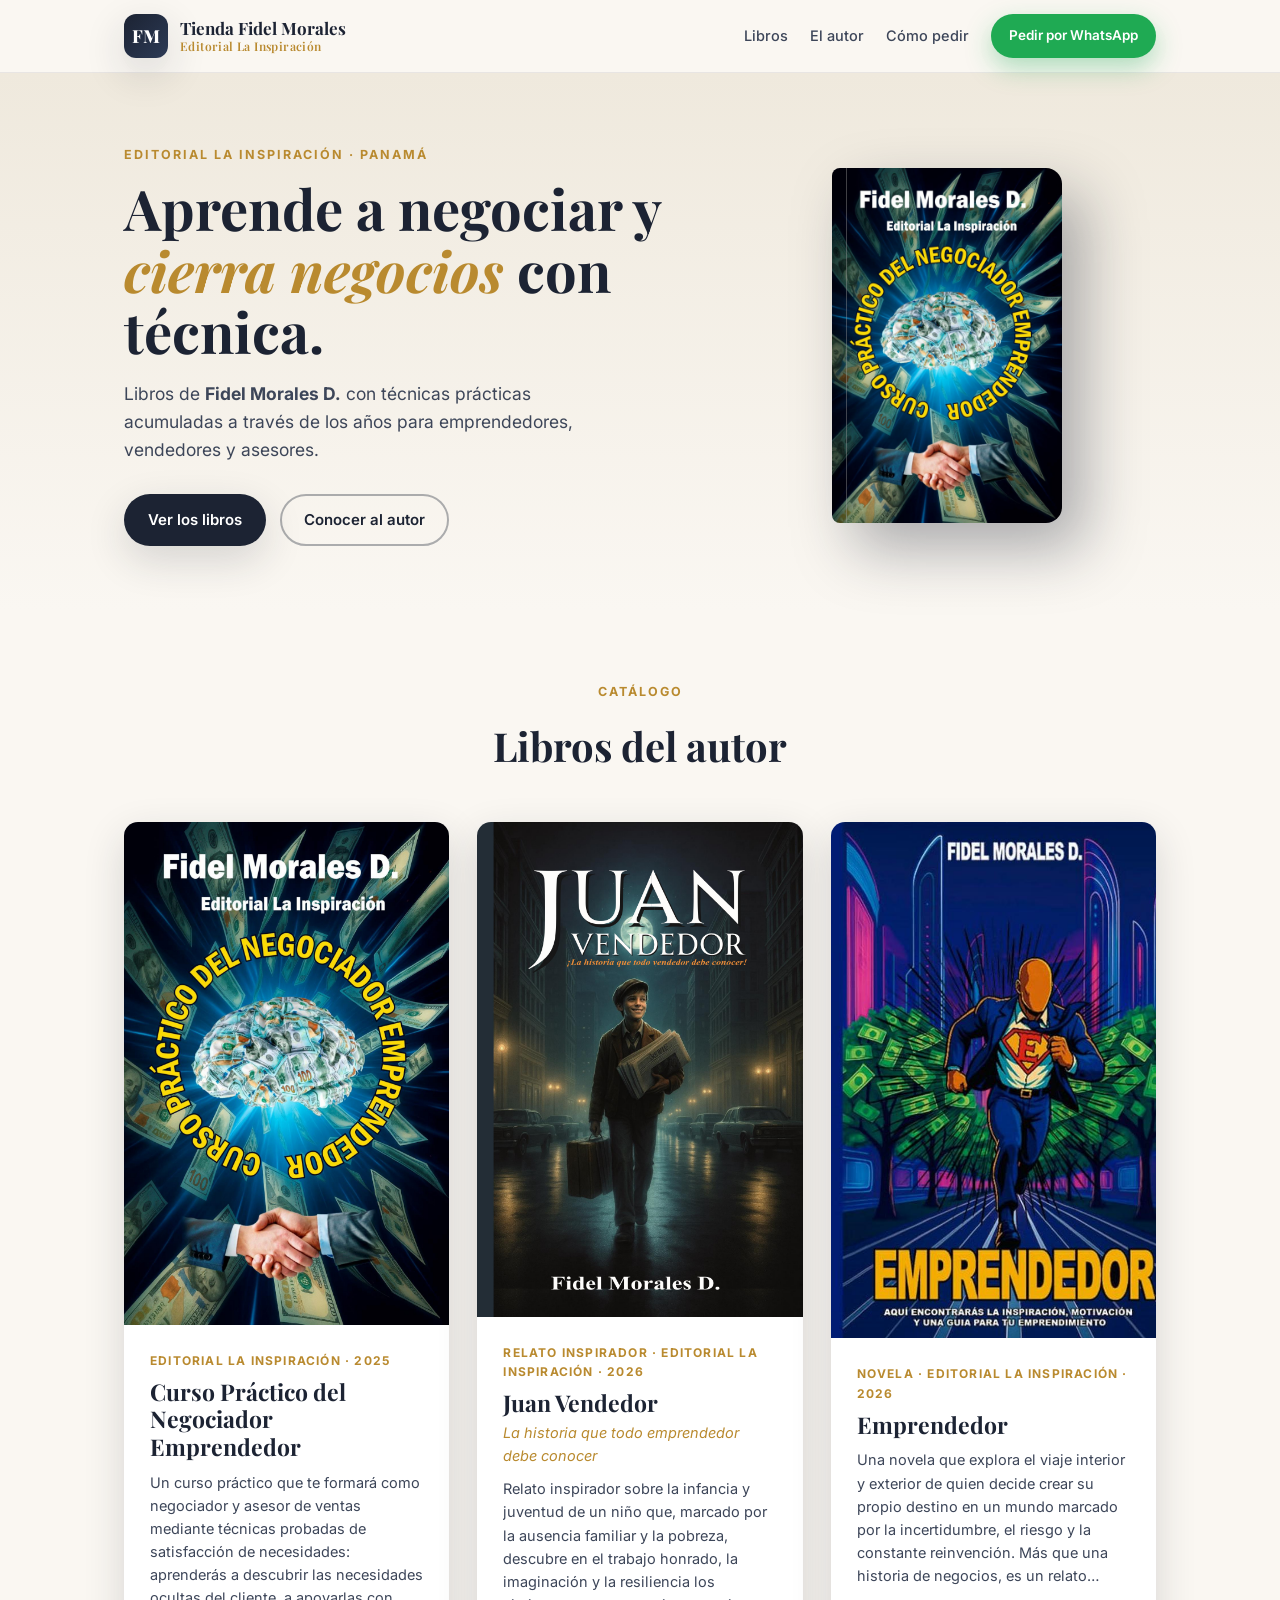
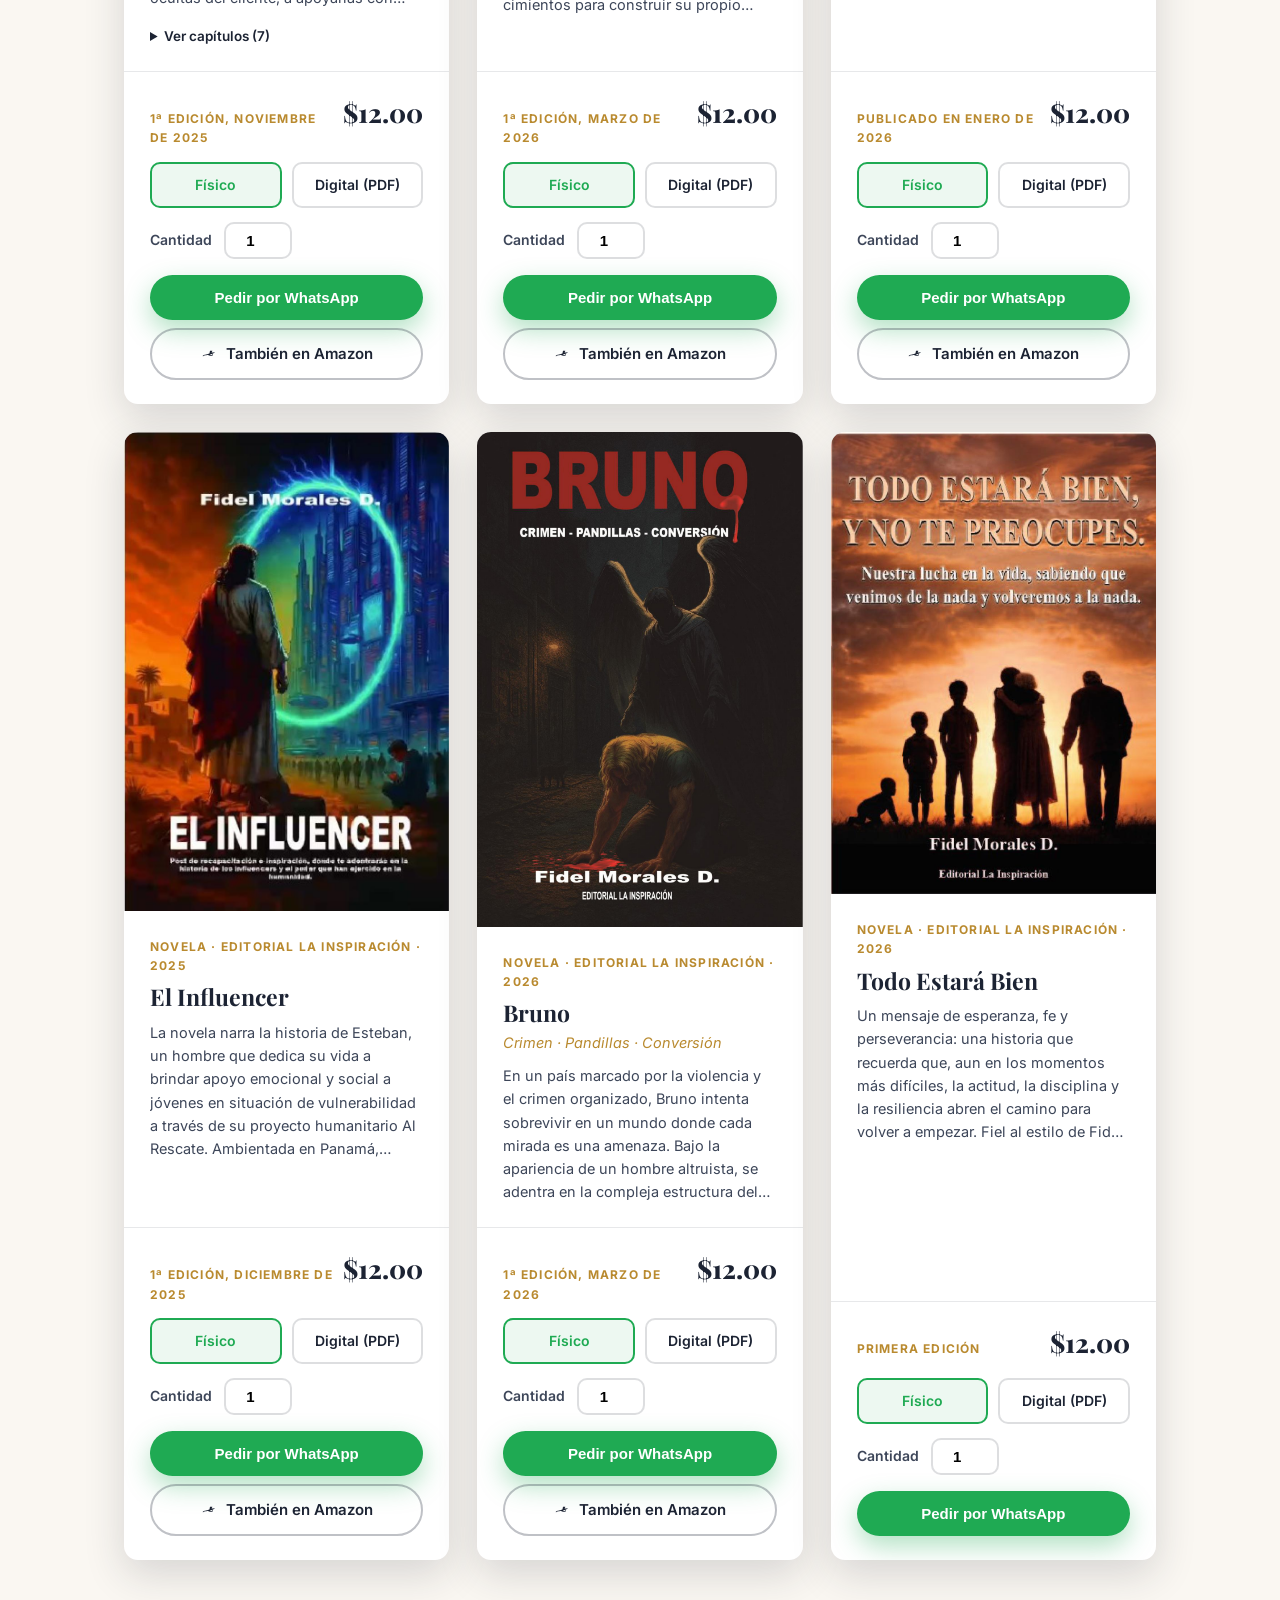
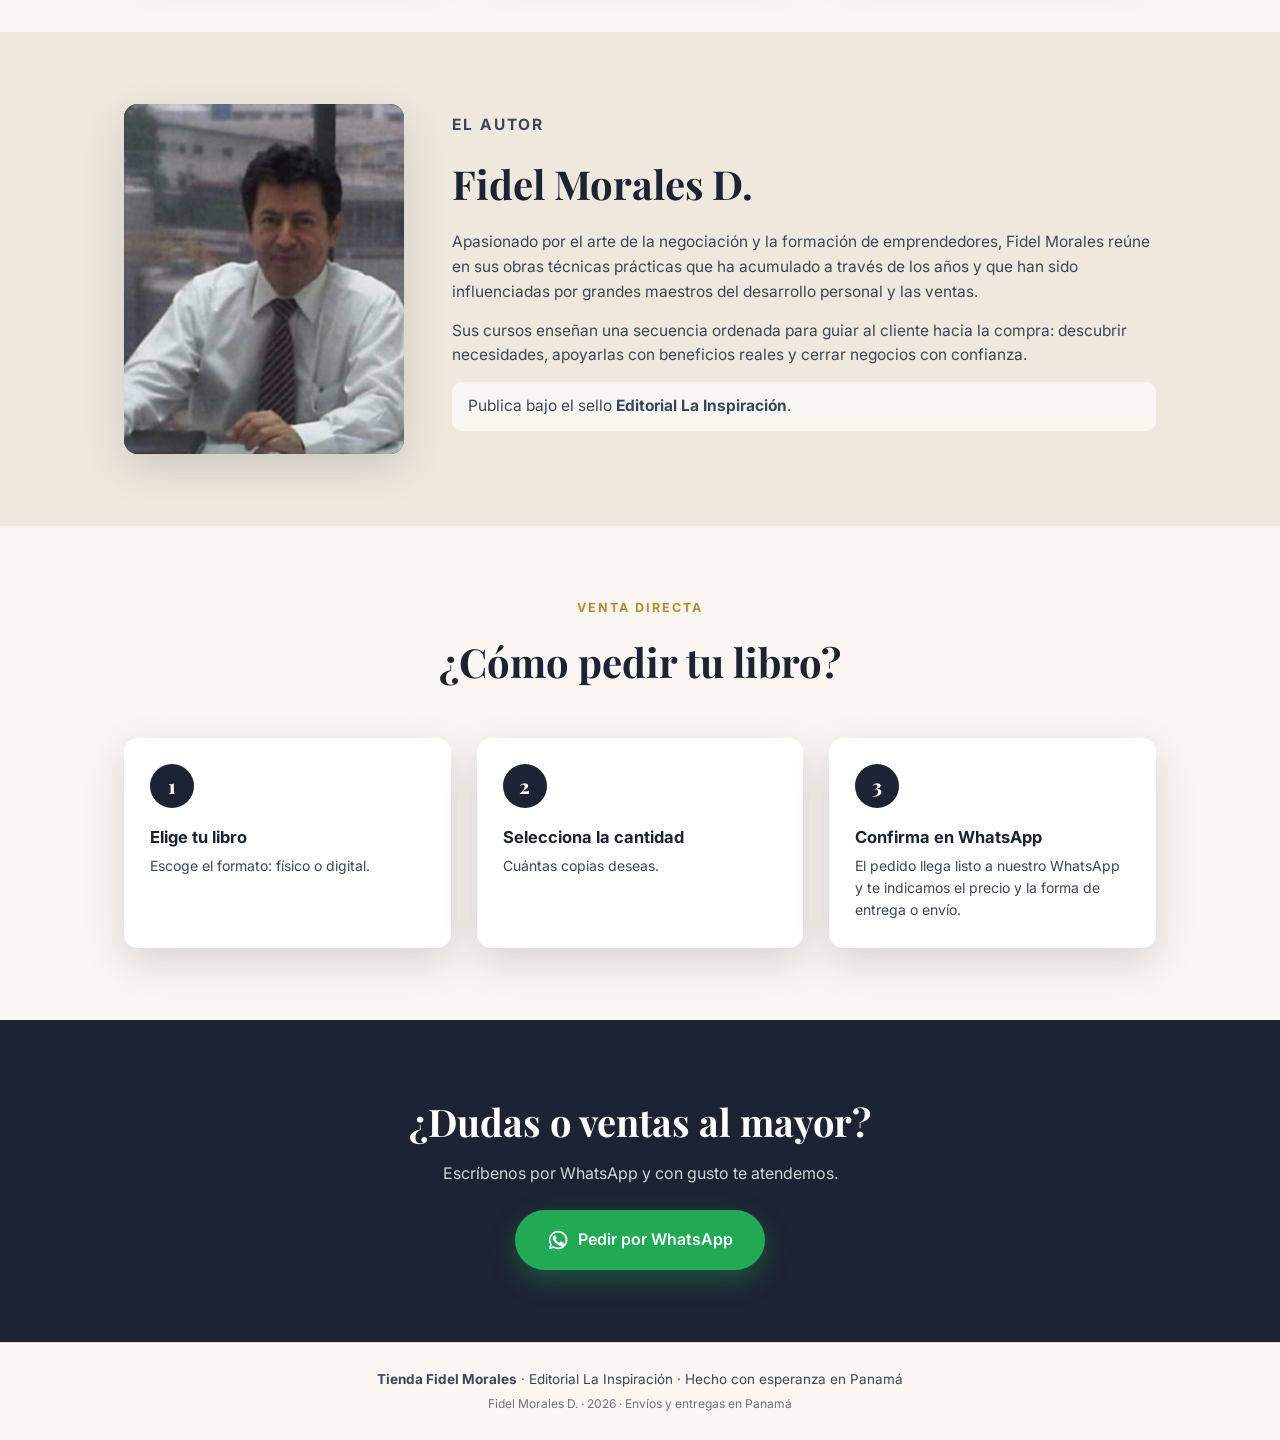
==== index.html @ bb9cf114 "Tienda Fidel Morales - catalogo y ventas" ====
<!DOCTYPE html>
<html lang="es">
<head>
  <meta charset="UTF-8">
  <meta name="viewport" content="width=device-width, initial-scale=1.0">
  <title>Tienda Fidel Morales — Libros del Negociador Emprendedor</title>
  <meta name="description" content="Libros de Fidel Morales D. Técnicas prácticas para emprendedores y negociadores. Curso Práctico del Negociador Emprendedor y más.">
  <link rel="preconnect" href="https://fonts.googleapis.com">
  <link rel="preconnect" href="https://fonts.gstatic.com" crossorigin>
  <link href="https://fonts.googleapis.com/css2?family=Playfair+Display:wght@600;700;800&family=Inter:wght@400;500;600;700&display=swap" rel="stylesheet">
  <link rel="stylesheet" href="css/style.css">
</head>
<body>

  <!-- Encabezado -->
  <header class="site-header">
    <div class="container header-inner">
      <a class="brand" href="#inicio">
        <img class="brand-logo" src="img/logo-editorial.jpg" alt="Logo Editorial La Inspiración" onerror="this.style.display='none'">
        <span class="brand-mark">FM</span>
        <span class="brand-text">
          <strong id="nav-tienda">Tienda Fidel Morales</strong>
          <small id="nav-editorial">Editorial La Inspiración</small>
        </span>
      </a>
      <nav class="nav" aria-label="Principal">
        <a href="#libros">Libros</a>
        <a href="#autor">El autor</a>
        <a href="#como-pedir">Cómo pedir</a>
        <a class="btn btn-wa btn-sm" id="nav-wa" href="#" target="_blank" rel="noopener">Pedir por WhatsApp</a>
      </nav>
    </div>
  </header>

  <main>

    <!-- Inicio -->
    <section class="hero" id="inicio">
      <div class="container hero-inner">
        <div class="hero-copy">
          <p class="eyebrow">Editorial La Inspiración · Panamá</p>
          <h1>Aprende a negociar y <em>cierra negocios</em> con técnica.</h1>
          <p class="hero-sub">Libros de <strong>Fidel Morales D.</strong> con técnicas prácticas acumuladas a través de los años para emprendedores, vendedores y asesores.</p>
          <div class="hero-actions">
            <a href="#libros" class="btn btn-primary">Ver los libros</a>
            <a href="#autor" class="btn btn-ghost">Conocer al autor</a>
          </div>
        </div>
        <div class="hero-art" aria-hidden="true">
          <div class="big-book" id="hero-portada"></div>
        </div>
      </div>
    </section>

    <!-- Libros -->
    <section class="section" id="libros">
      <div class="container">
        <header class="section-head">
          <p class="eyebrow">Catálogo</p>
          <h2>Libros del autor</h2>
        </header>
        <div class="libros" id="listado-libros"><!-- render JS --></div>
      </div>
    </section>

    <!-- Autor -->
    <section class="section section-alt" id="autor">
      <div class="container">
        <div class="autor-grid">
          <div class="autor-foto" id="autor-foto">
            <img src="img/fidel.jpg" alt="Foto de Fidel Morales" onerror="this.style.display='none'">
            <span class="autor-iniciales" aria-hidden="true">FM</span>
          </div>
          <div class="autor-copy">
            <p class="eyebrow">El autor</p>
            <h2>Fidel Morales D.</h2>
            <p>Apasionado por el arte de la negociación y la formación de emprendedores, Fidel Morales reúne en sus obras técnicas prácticas que ha acumulado a través de los años y que han sido influenciadas por grandes maestros del desarrollo personal y las ventas.</p>
            <p>Sus cursos enseñan una secuencia ordenada para guiar al cliente hacia la compra: descubrir necesidades, apoyarlas con beneficios reales y cerrar negocios con confianza.</p>
            <p class="autor-editorial">Publica bajo el sello <strong id="autor-editorial">Editorial La Inspiración</strong>.</p>
            <figure class="recorte" id="recorte-prensa">
              <img src="img/recorte-periodico.jpg" alt="Recorte de prensa: reseña del trabajo de Fidel Morales" onerror="this.parentElement.style.display='none'">
              <figcaption>Reseña de prensa sobre el trabajo de Fidel Morales</figcaption>
            </figure>
          </div>
        </div>
      </div>
    </section>

    <!-- Como pedir -->
    <section class="section" id="como-pedir">
      <div class="container">
        <header class="section-head">
          <p class="eyebrow">Venta directa</p>
          <h2>¿Cómo pedir tu libro?</h2>
        </header>
        <ol class="pasos">
          <li><span class="paso-num">1</span><div><strong>Elige tu libro</strong><p>Escoge el formato: físico o digital.</p></div></li>
          <li><span class="paso-num">2</span><div><strong>Selecciona la cantidad</strong><p>Cuántas copias deseas.</p></div></li>
          <li><span class="paso-num">3</span><div><strong>Confirma en WhatsApp</strong><p>El pedido llega listo a nuestro WhatsApp y te indicamos el precio y la forma de entrega o envío.</p></div></li>
        </ol>
      </div>
    </section>

    <!-- Contacto -->
    <section class="section section-foot">
      <div class="container">
        <h2>¿Dudas o ventas al mayor?</h2>
        <p class="foot-sub">Escríbenos por WhatsApp y con gusto te atendemos.</p>
        <a class="btn btn-wa btn-lg" id="wa-contacto" href="#" target="_blank" rel="noopener">
          <svg viewBox="0 0 24 24" width="22" height="22" fill="currentColor" aria-hidden="true"><path d="M17.5 14.4c-.3-.1-1.7-.8-1.9-.9-.3-.1-.5-.1-.7.1-.2.3-.8.9-.9 1.1-.2.2-.3.2-.6.1-.3-.1-1.2-.4-2.3-1.4-.8-.7-1.4-1.6-1.6-1.9-.2-.3 0-.4.1-.6.1-.1.3-.3.4-.5.1-.2.2-.3.3-.5.1-.2 0-.4 0-.5l-.9-2.1c-.2-.5-.4-.4-.7-.4h-.6c-.2 0-.5.1-.8.4-.3.3-1.1 1-1.1 2.5s1.1 2.9 1.3 3.1c.1.2 2.2 3.4 5.4 4.7 2.5 1.1 3.1 1.2 4.1 1 .7-.1 1.7-.7 2-1.2.2-.6.2-1.1.2-1.2-.1-.2-.4-.3-.7-.4zM12 2a10 10 0 0 0-8.6 15L2 22l5.2-1.4A10 10 0 1 0 12 2zm0 18.2c-1.5 0-3-.4-4.2-1.2l-.3-.2-3.1.8.8-3-.2-.3A8.2 8.2 0 1 1 12 20.2z"/></svg>
          Pedir por WhatsApp
        </a>
      </div>
    </section>

  </main>

  <footer class="site-footer">
    <div class="container footer-inner">
      <p><strong>Tienda Fidel Morales</strong> · Editorial La Inspiración · Hecho con esperanza en Panamá</p>
      <p class="footer-meta" id="footer-meta"></p>
    </div>
  </footer>

  <script src="js/libros.js"></script>
  <script src="js/app.js"></script>
</body>
</html>
---- css/style.css ----
/* ==========================================================================
   Estilos de la Tienda Fidel Morales
   Paleta: azul noche + tinta + nota editorial
   ========================================================================== */

:root {
  --ink: #1c2333;
  --ink-soft: #3d4659;
  --paper: #faf7f2;
  --paper-alt: #efe9dd;
  --gold: #b98a2f;
  --gold-soft: #d9b763;
  --wa: #1faa53;
  --white: #ffffff;
  --shadow: 0 14px 40px rgba(28, 35, 51, 0.16);
  --radius: 14px;
}

* { margin: 0; padding: 0; box-sizing: border-box; }

html { scroll-behavior: smooth; }

body {
  font-family: "Inter", system-ui, -apple-system, "Segoe UI", Arial, sans-serif;
  color: var(--ink);
  background: var(--paper);
  line-height: 1.6;
}

.container { max-width: 1080px; margin: 0 auto; padding: 0 24px; }

h1, h2, h3, .brand { font-family: "Playfair Display", Georgia, "Times New Roman", serif; }

/* ---------- Encabezado ---------- */
.site-header {
  position: sticky; top: 0; z-index: 50;
  background: rgba(250, 247, 242, 0.92);
  backdrop-filter: blur(8px);
  border-bottom: 1px solid rgba(28, 35, 51, 0.08);
}

.header-inner { display: flex; align-items: center; justify-content: space-between; padding: 14px 24px; }

.brand { display: flex; align-items: center; gap: 12px; text-decoration: none; color: var(--ink); }

.brand-logo { width: 38px; height: 38px; object-fit: contain; }

.brand-mark {
  display: grid; place-items: center;
  width: 44px; height: 44px; border-radius: 12px;
  background: linear-gradient(135deg, var(--ink) 0%, #2c3a55 100%);
  color: #fff; font-family: "Playfair Display", serif; font-weight: 800; font-size: 18px;
  box-shadow: var(--shadow);
}

.brand-text { display: flex; flex-direction: column; line-height: 1.25; }
.brand-text strong { font-size: 17px; }
.brand-text small { font-size: 12px; color: var(--gold); font-weight: 600; letter-spacing: 0.4px; }

.nav { display: flex; align-items: center; gap: 22px; }
.nav > a:not(.btn) { color: var(--ink-soft); text-decoration: none; font-size: 14.5px; font-weight: 500; }
.nav > a:not(.btn):hover { color: var(--ink); }

/* ---------- Botones ---------- */
.btn {
  display: inline-flex; align-items: center; justify-content: center; gap: 9px;
  padding: 12px 22px; border-radius: 999px;
  font-size: 15px; font-weight: 600; text-decoration: none;
  border: 2px solid transparent; cursor: pointer;
  transition: transform 0.15s ease, box-shadow 0.15s ease, background 0.15s ease;
}
.btn:active { transform: scale(0.98); }

.btn-primary { background: var(--ink); color: #fff; box-shadow: var(--shadow); }
.btn-primary:hover { background: #2c3a55; }

.btn-ghost { background: transparent; color: var(--ink); border-color: rgba(28, 35, 51, 0.35); }
.btn-ghost:hover { border-color: var(--ink); }

.btn-wa { background: var(--wa); color: #fff; box-shadow: 0 10px 26px rgba(31, 170, 83, 0.35); }
.btn-wa:hover { background: #189a49; }
.btn-wa:disabled { background: #9cbfa9; box-shadow: none; cursor: not-allowed; }

.btn-sm { padding: 9px 16px; font-size: 13.5px; }
.btn-lg { padding: 15px 30px; font-size: 16px; }

/* ---------- Hero ---------- */
.hero { background: linear-gradient(180deg, var(--paper-alt) 0%, var(--paper) 100%); }
.hero-inner {
  display: grid; grid-template-columns: 1.15fr 0.85fr; gap: 48px;
  align-items: center; padding: 72px 24px 64px;
}

.eyebrow {
  text-transform: uppercase; letter-spacing: 2px; font-size: 12.5px; font-weight: 700;
  color: var(--gold); margin-bottom: 12px;
}

.hero h1 { font-size: clamp(34px, 5vw, 56px); line-height: 1.1; margin-bottom: 18px; }
.hero h1 em { font-style: italic; color: var(--gold); }

.hero-sub { font-size: 17.5px; color: var(--ink-soft); max-width: 46ch; }
.hero-actions { margin-top: 30px; display: flex; gap: 14px; flex-wrap: wrap; }

.hero-art { display: flex; justify-content: center; }

.big-book {
  width: 230px; aspect-ratio: 11 / 17;
  border-radius: 8px 16px 16px 8px;
  background-size: cover; background-position: center;
  box-shadow: 22px 26px 60px rgba(28, 35, 51, 0.35);
  position: relative;
}
.big-book::after {
  content: ""; position: absolute; left: 0; top: 0; bottom: 0; width: 14px;
  border-right: 1px solid rgba(255, 255, 255, 0.25);
  border-radius: 8px 0 0 8px;
  background: linear-gradient(90deg, rgba(0,0,0,0.22), rgba(0,0,0,0.02));
}

.book-generic {
  display: flex; flex-direction: column; justify-content: flex-end;
  background: linear-gradient(160deg, #2c3a55 0%, var(--ink) 70%);
  color: #fff; padding: 22px 18px;
}
.book-generic h4 { font-size: 21px; line-height: 1.15; margin-bottom: 6px; }
.book-generic p { font-size: 12px; letter-spacing: 1.5px; text-transform: uppercase; opacity: 0.75; }

/* ---------- Secciones ---------- */
.section { padding: 72px 0; }
.section-alt { background: var(--paper-alt); }
.section-head { text-align: center; margin-bottom: 44px; }
.section-head h2 { font-size: clamp(28px, 3.6vw, 40px); }

/* ---------- Tarjetas de libro ---------- */
.libros { display: grid; grid-template-columns: repeat(auto-fill, minmax(300px, 1fr)); gap: 28px; }

.libro-card {
  background: var(--white); border-radius: var(--radius);
  overflow: hidden; box-shadow: var(--shadow);
  display: flex; flex-direction: column;
  transition: transform 0.18s ease, box-shadow 0.18s ease;
}
.libro-card:hover { transform: translateY(-4px); box-shadow: 0 22px 50px rgba(28, 35, 51, 0.22); }

.libro-portada {
  aspect-ratio: 11 / 17; width: 100%;
  background-size: cover; background-position: center;
  position: relative;
}

.libro-cuerpo { padding: 26px 26px 8px; }
.libro-meta { font-size: 12px; color: var(--gold); font-weight: 700; letter-spacing: 1.2px; text-transform: uppercase; }
.libro-titulo { font-size: 23px; line-height: 1.2; margin: 8px 0 10px; }
.libro-subtitulo { font-size: 14.5px; font-style: italic; color: var(--gold); margin: -6px 0 10px; }
.libro-resumen {
  font-size: 14.5px; color: var(--ink-soft); margin-bottom: 16px;
  display: -webkit-box; -webkit-line-clamp: 6; -webkit-box-orient: vertical;
  overflow: hidden;
}

.libro-cap-list { margin: 0 0 16px; }
.libro-cap-list summary {
  cursor: pointer; font-size: 13.5px; font-weight: 600; color: var(--ink);
}
.libro-cap-list ul { list-style: none; margin-top: 10px; }
.libro-cap-list li {
  font-size: 13.5px; color: var(--ink-soft); padding: 6px 0 6px 22px; position: relative;
  border-top: 1px dashed rgba(28, 35, 51, 0.12);
}
.libro-cap-list li:first-child { border-top: none; }
.libro-cap-list li::before {
  content: ""; position: absolute; left: 4px; top: 15px;
  width: 8px; height: 8px; border-radius: 50%;
  background: var(--gold-soft);
}

.libro-acciones { border-top: 1px solid rgba(28, 35, 51, 0.1); padding: 20px 26px 24px; margin-top: auto; }

.precio-line { display: flex; align-items: baseline; justify-content: space-between; gap: 10px; margin-bottom: 14px; }
.precio { font-family: "Playfair Display", serif; font-size: 26px; font-weight: 800; }
.precio-por-confirmar { font-size: 14px; font-weight: 600; color: var(--gold); }

.formato-opts { display: flex; gap: 10px; margin-bottom: 14px; }
.formato-opts label {
  flex: 1; text-align: center; padding: 10px 12px; border-radius: 10px;
  border: 2px solid rgba(28, 35, 51, 0.15); font-size: 14px; font-weight: 600;
  cursor: pointer; transition: all 0.12s ease; user-select: none;
}
.formato-opts input { display: none; }
.formato-opts label:has(input:checked) {
  border-color: var(--wa); background: rgba(31, 170, 83, 0.08); color: var(--wa);
}

.cantidad-row { display: flex; align-items: center; gap: 12px; margin-bottom: 16px; }
.cantidad-row span { font-size: 14px; font-weight: 600; color: var(--ink-soft); }
.cantidad-input {
  width: 68px; padding: 8px 10px; border-radius: 10px;
  border: 2px solid rgba(28, 35, 51, 0.15); font-size: 15px; font-weight: 600; text-align: center;
}

.btn-pedir { width: 100%; }

.btn-amazon { width: 100%; margin-top: 8px; }
.btn-pay { width: 100%; margin-top: 8px; }
.btn-outline {
  background: transparent; color: var(--ink);
  border-color: rgba(28, 35, 51, 0.28);
}
.btn-outline:hover { border-color: var(--gold); color: var(--gold); }

/* ---------- Autor ---------- */
.autor-grid { display: grid; grid-template-columns: 280px 1fr; gap: 48px; align-items: center; }
.autor-foto {
  aspect-ratio: 4/5; border-radius: var(--radius); overflow: hidden;
  background: linear-gradient(160deg, #2c3a55, var(--ink));
  display: grid; place-items: center; box-shadow: var(--shadow);
  position: relative;
}
.autor-foto img { position: absolute; inset: 0; width: 100%; height: 100%; object-fit: cover; z-index: 2; }
.autor-iniciales { font-family: "Playfair Display", serif; font-size: 76px; font-weight: 800; color: rgba(255,255,255,0.85); }
.autor-copy h2 { font-size: clamp(28px, 3.6vw, 40px); margin-bottom: 14px; }
.autor-copy p { color: var(--ink-soft); margin-bottom: 14px; font-size: 15.5px; }
.autor-editorial { color: var(--ink); background: rgba(255,255,255,0.6); padding: 12px 16px; border-radius: 10px; }

.recorte { margin-top: 20px; padding: 14px; background: var(--white); border-radius: 10px; box-shadow: var(--shadow); }
.recorte img { display: block; width: 100%; max-height: 320px; object-fit: contain; border-radius: 6px; }
.recorte figcaption { font-size: 12.5px; color: var(--ink-soft); text-align: center; margin-top: 10px; }

/* ---------- Pasos ---------- */
.pasos { list-style: none; display: grid; grid-template-columns: repeat(3, 1fr); gap: 26px; counter-reset: paso; }
.pasos li {
  background: var(--white); border-radius: var(--radius); padding: 26px;
  box-shadow: var(--shadow); position: relative;
}
.paso-num {
  display: grid; place-items: center; width: 44px; height: 44px; border-radius: 50%;
  background: var(--ink); color: #fff; font-weight: 800; font-family: "Playfair Display", serif; font-size: 20px;
  margin-bottom: 16px;
}
.pasos strong { font-size: 16.5px; }
.pasos p { font-size: 14px; color: var(--ink-soft); margin-top: 4px; }

/* ---------- Pie de llamada ---------- */
.section-foot { text-align: center; background: var(--ink); color: #fff; }
.section-foot h2 { color: #fff; font-size: clamp(26px, 3.4vw, 38px); margin-bottom: 8px; }
.foot-sub { opacity: 0.8; margin-bottom: 24px; }

/* ---------- Footer ---------- */
.site-footer { padding: 26px 0; border-top: 1px solid rgba(28, 35, 51, 0.1); background: var(--paper); }
.footer-inner { text-align: center; font-size: 13.5px; color: var(--ink-soft); }
.footer-meta { margin-top: 4px; font-size: 12px; opacity: 0.75; }

/* ---------- Responsive ---------- */
@media (max-width: 860px) {
  .hero-inner { grid-template-columns: 1fr; padding: 48px 24px; text-align: center; }
  .hero-sub { margin: 0 auto; }
  .hero-actions, .autor-grid, .pasos { justify-content: center; }
  .autor-grid { grid-template-columns: 1fr; }
  .autor-foto { max-width: 280px; margin: 0 auto; }
  .pasos { grid-template-columns: 1fr; }
  .nav > a:not(.btn) { display: none; }
}
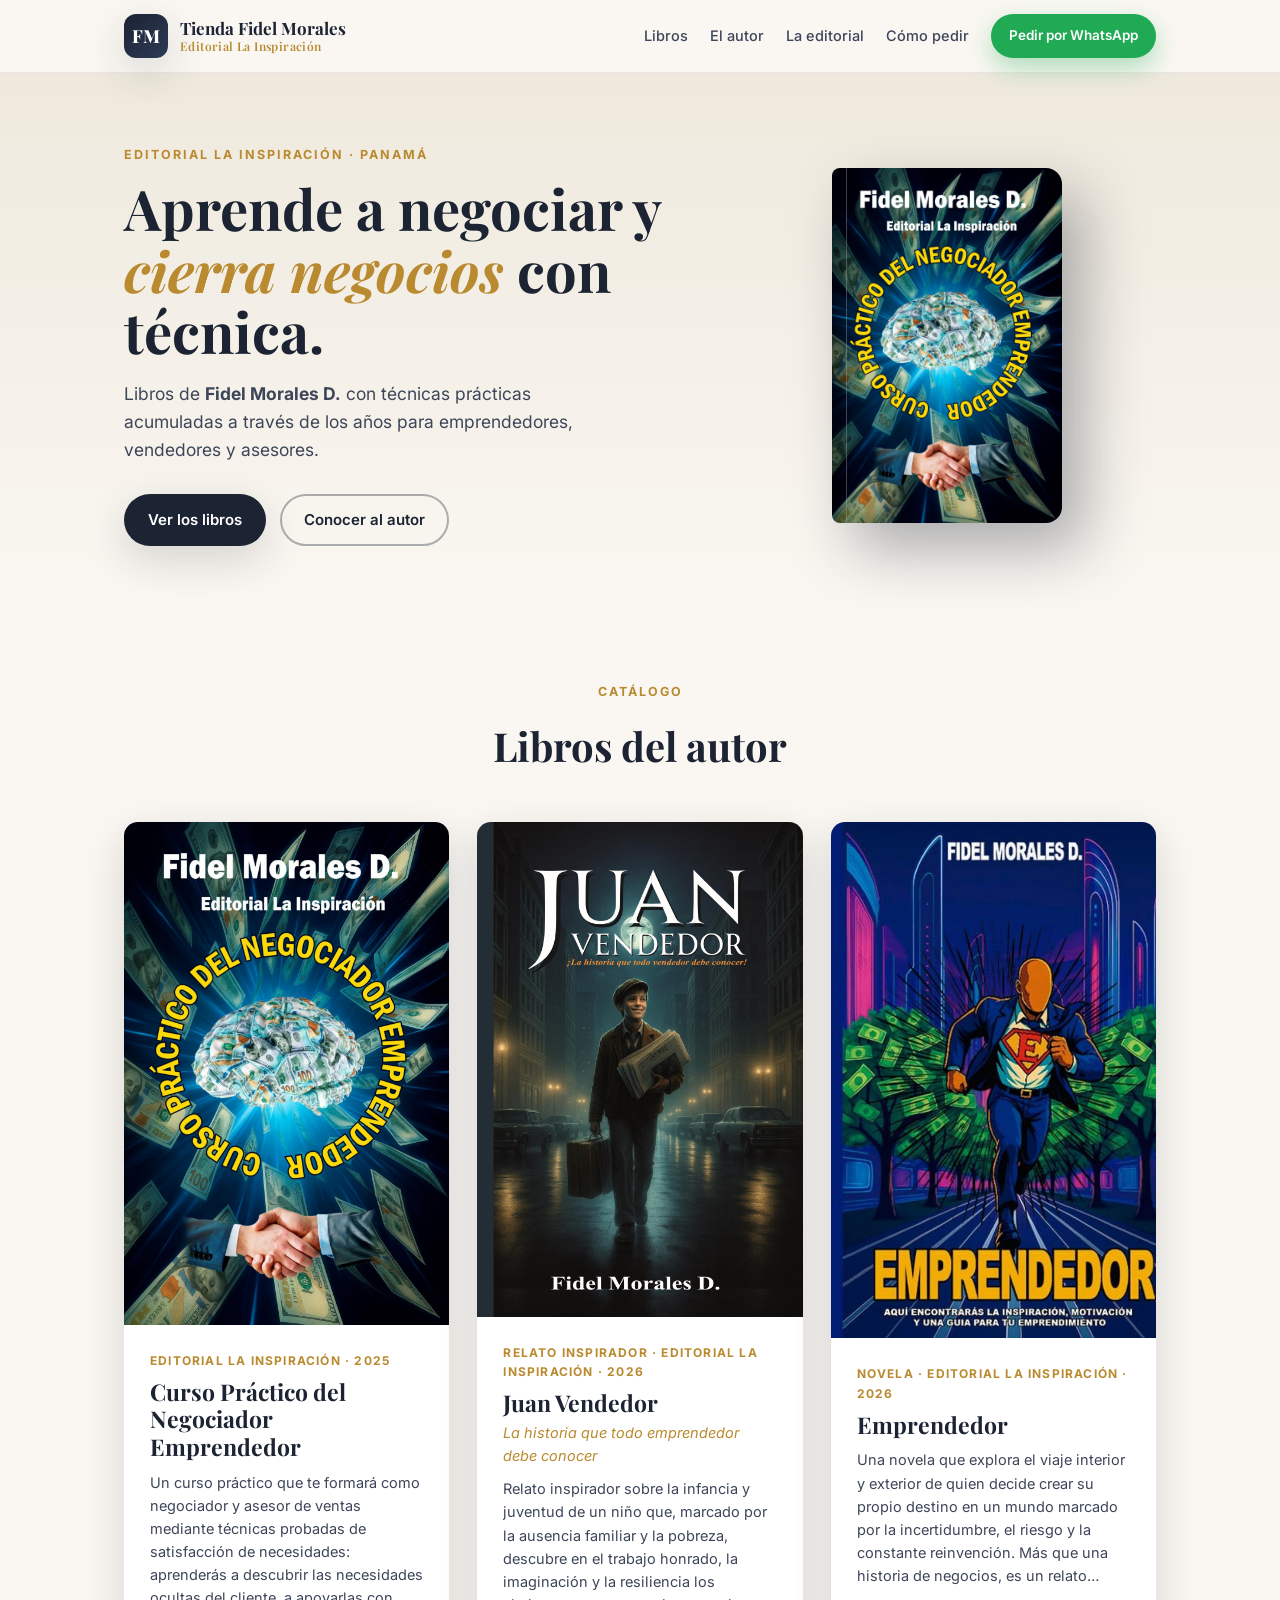
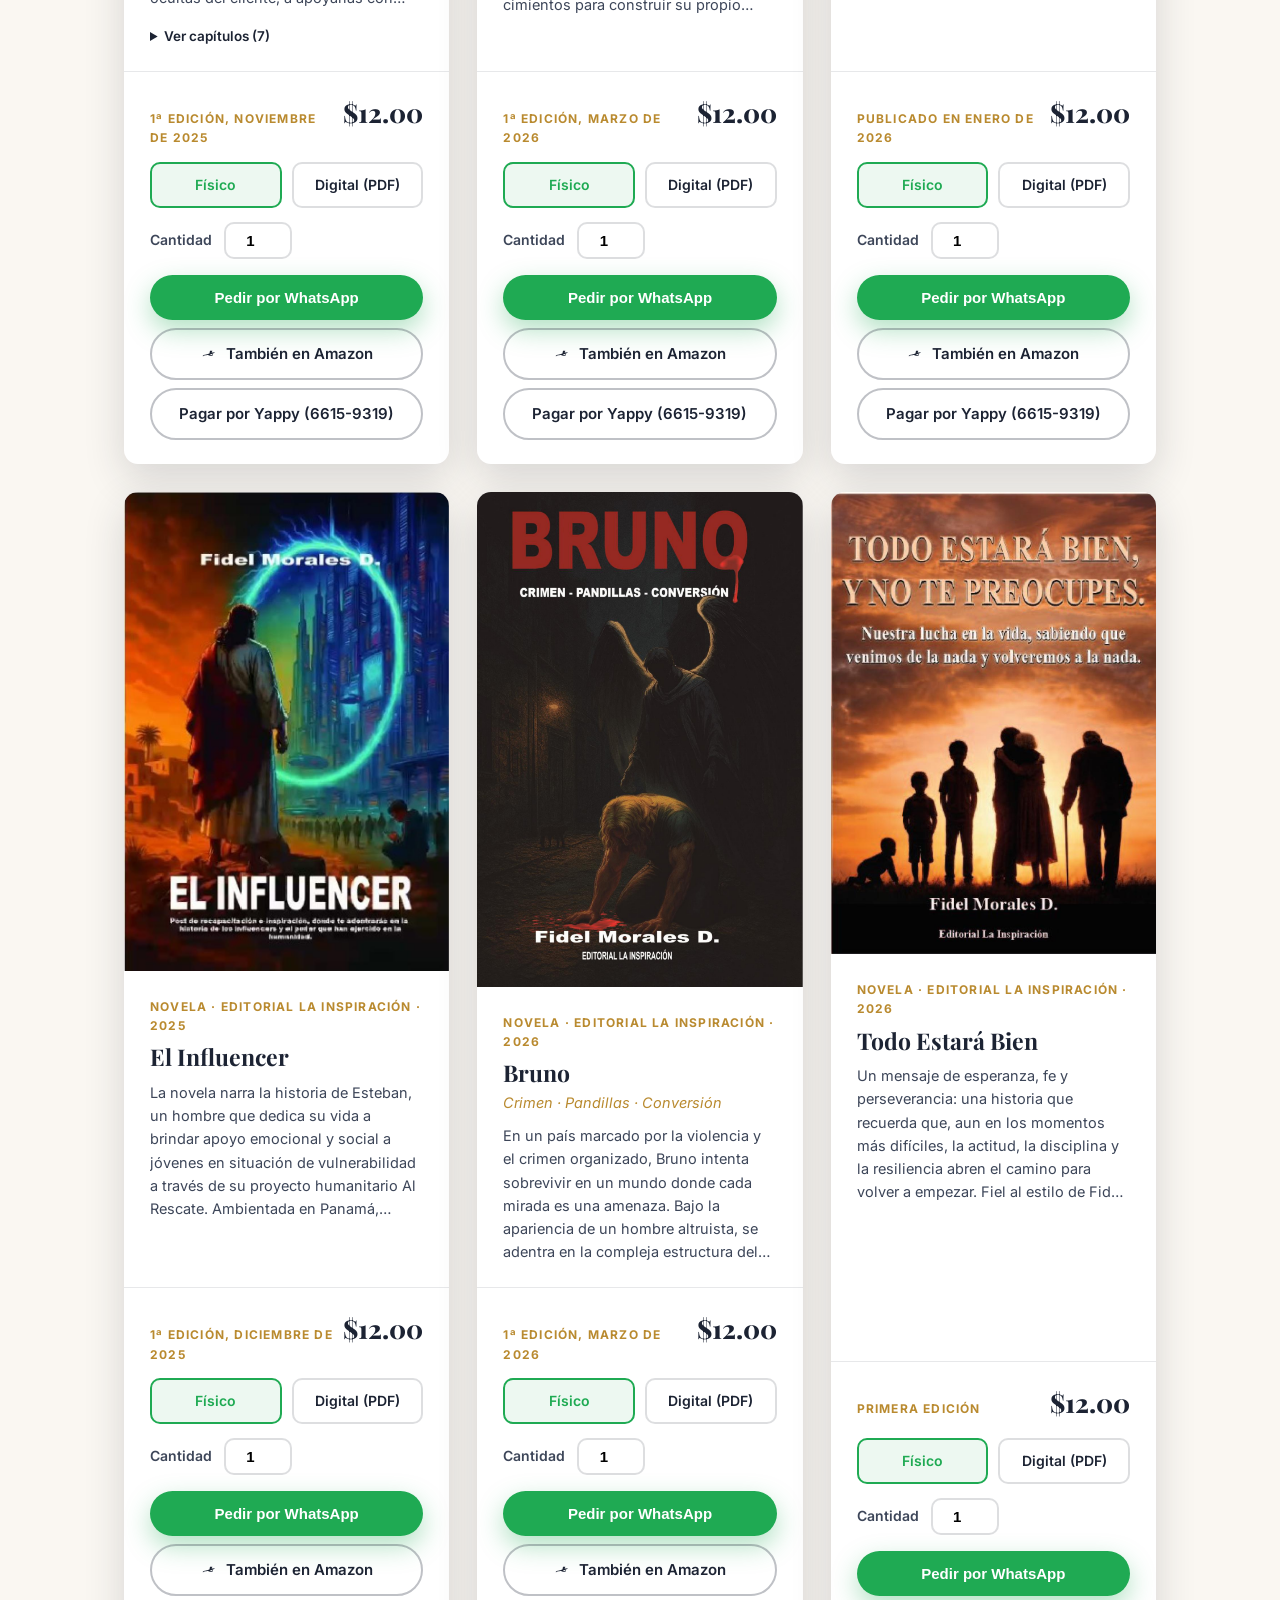
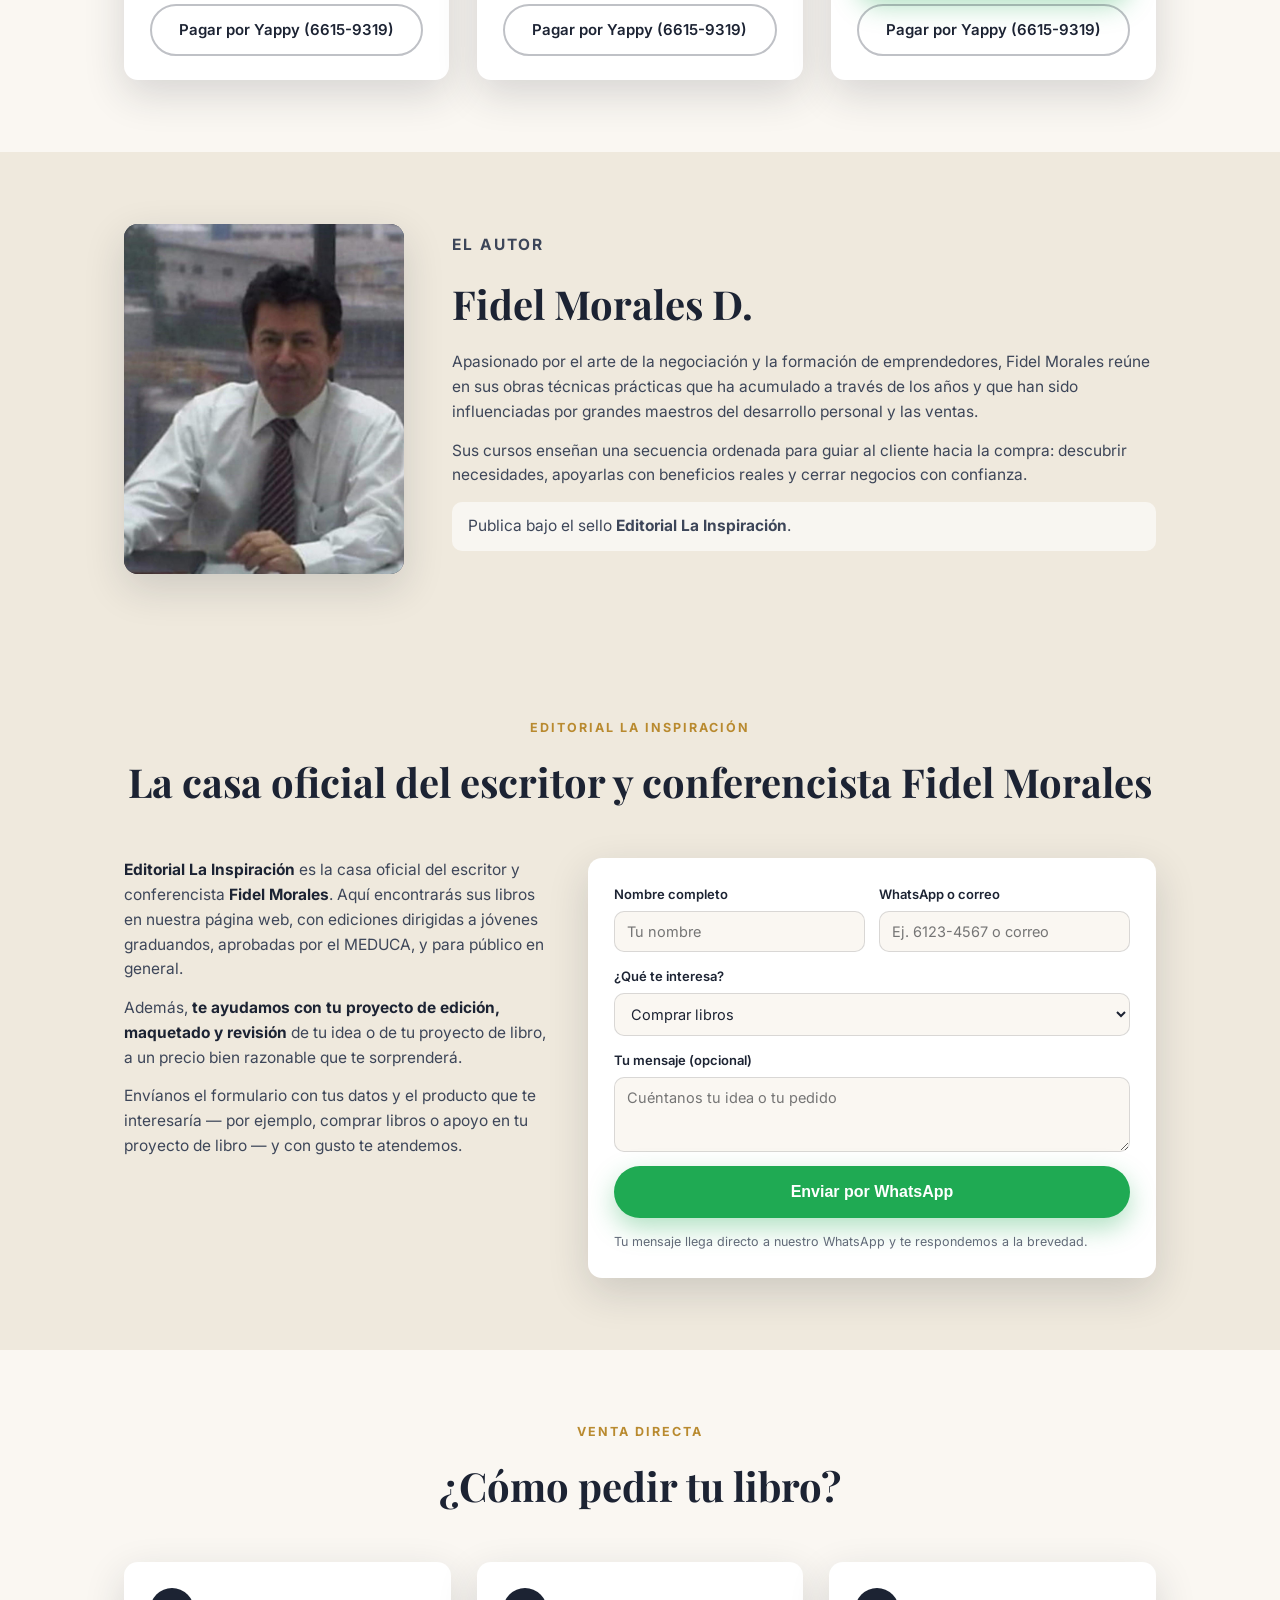
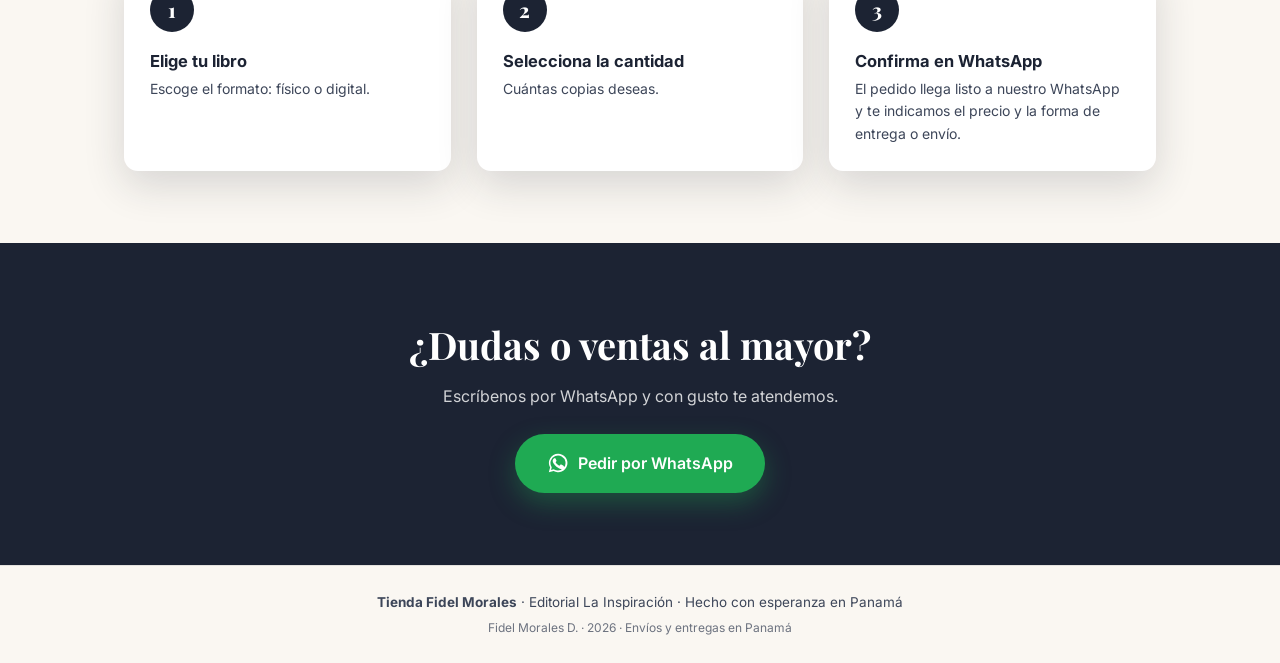
==== commit 94e09e6e: "Seccion Editorial: casa oficial Fidel Morales, servicios de edicion y formulario por WhatsApp" ====
--- a/index.html
+++ b/index.html
@@ -26,6 +26,7 @@
       <nav class="nav" aria-label="Principal">
         <a href="#libros">Libros</a>
         <a href="#autor">El autor</a>
+        <a href="#editorial">La editorial</a>
         <a href="#como-pedir">Cómo pedir</a>
         <a class="btn btn-wa btn-sm" id="nav-wa" href="#" target="_blank" rel="noopener">Pedir por WhatsApp</a>
       </nav>
@@ -86,6 +87,46 @@
       </div>
     </section>
 
+    <!-- Editorial -->
+    <section class="section section-alt" id="editorial">
+      <div class="container">
+        <header class="section-head">
+          <p class="eyebrow">Editorial La Inspiración</p>
+          <h2>La casa oficial del escritor y conferencista Fidel Morales</h2>
+        </header>
+        <div class="editorial-grid">
+          <div class="editorial-copy">
+            <p><strong>Editorial La Inspiración</strong> es la casa oficial del escritor y conferencista <strong>Fidel Morales</strong>. Aquí encontrarás sus libros en nuestra página web, con ediciones dirigidas a jóvenes graduandos, aprobadas por el MEDUCA, y para público en general.</p>
+            <p>Además, <strong>te ayudamos con tu proyecto de edición, maquetado y revisión</strong> de tu idea o de tu proyecto de libro, a un precio bien razonable que te sorprenderá.</p>
+            <p>Envíanos el formulario con tus datos y el producto que te interesaría — por ejemplo, comprar libros o apoyo en tu proyecto de libro — y con gusto te atendemos.</p>
+          </div>
+          <form class="form-editorial" id="form-editorial" novalidate>
+            <div class="form-grid">
+              <label>Nombre completo
+                <input type="text" id="f-nombre" required placeholder="Tu nombre">
+              </label>
+              <label>WhatsApp o correo
+                <input type="text" id="f-contacto" required placeholder="Ej. 6123-4567 o correo">
+              </label>
+            </div>
+            <label>¿Qué te interesa?
+              <select id="f-interes">
+                <option>Comprar libros</option>
+                <option>Apoyo en la edición de mi libro</option>
+                <option>Maquetado y revisión de mi libro</option>
+                <option>Otro proyecto editorial</option>
+              </select>
+            </label>
+            <label>Tu mensaje (opcional)
+              <textarea id="f-mensaje" rows="3" placeholder="Cuéntanos tu idea o tu pedido"></textarea>
+            </label>
+            <button class="btn btn-wa btn-lg" type="submit">Enviar por WhatsApp</button>
+            <p class="form-note">Tu mensaje llega directo a nuestro WhatsApp y te respondemos a la brevedad.</p>
+          </form>
+        </div>
+      </div>
+    </section>
+
     <!-- Como pedir -->
     <section class="section" id="como-pedir">
       <div class="container">
--- a/css/style.css
+++ b/css/style.css
@@ -203,6 +203,7 @@
 
 .btn-amazon { width: 100%; margin-top: 8px; }
 .btn-pay { width: 100%; margin-top: 8px; }
+.btn-pay2 { width: 100%; margin-top: 8px; }
 .btn-outline {
   background: transparent; color: var(--ink);
   border-color: rgba(28, 35, 51, 0.28);
@@ -241,7 +242,27 @@
 .pasos strong { font-size: 16.5px; }
 .pasos p { font-size: 14px; color: var(--ink-soft); margin-top: 4px; }
 
-/* ---------- Pie de llamada ---------- */
+/* ---------- Editorial / Formulario ---------- */
+.editorial-grid { display: grid; grid-template-columns: 1fr 1fr; gap: 34px; align-items: start; }
+.editorial-copy p { font-size: 15.5px; margin-bottom: 14px; color: var(--ink-soft); }
+.editorial-copy strong { color: var(--ink); }
+.form-editorial {
+  background: var(--white); border-radius: var(--radius); padding: 26px;
+  box-shadow: var(--shadow); display: grid; gap: 14px;
+}
+.form-editorial label { display: grid; gap: 6px; font-size: 13px; font-weight: 600; color: var(--ink); }
+.form-editorial input,
+.form-editorial select,
+.form-editorial textarea {
+  font-family: inherit; font-size: 14.5px; color: var(--ink);
+  background: var(--paper); border: 1px solid rgba(28, 35, 51, 0.15);
+  border-radius: 10px; padding: 11px 12px; outline: none; transition: border-color 0.15s, box-shadow 0.15s;
+}
+.form-editorial input:focus,
+.form-editorial select:focus,
+.form-editorial textarea:focus { border-color: var(--gold); box-shadow: 0 0 0 3px rgba(185, 138, 47, 0.18); }
+.form-grid { display: grid; grid-template-columns: 1fr 1fr; gap: 14px; }
+.form-note { font-size: 12.5px; color: var(--ink-soft); opacity: 0.8; }
 .section-foot { text-align: center; background: var(--ink); color: #fff; }
 .section-foot h2 { color: #fff; font-size: clamp(26px, 3.4vw, 38px); margin-bottom: 8px; }
 .foot-sub { opacity: 0.8; margin-bottom: 24px; }
@@ -259,5 +280,6 @@
   .autor-grid { grid-template-columns: 1fr; }
   .autor-foto { max-width: 280px; margin: 0 auto; }
   .pasos { grid-template-columns: 1fr; }
+  .editorial-grid, .form-grid { grid-template-columns: 1fr; }
   .nav > a:not(.btn) { display: none; }
 }
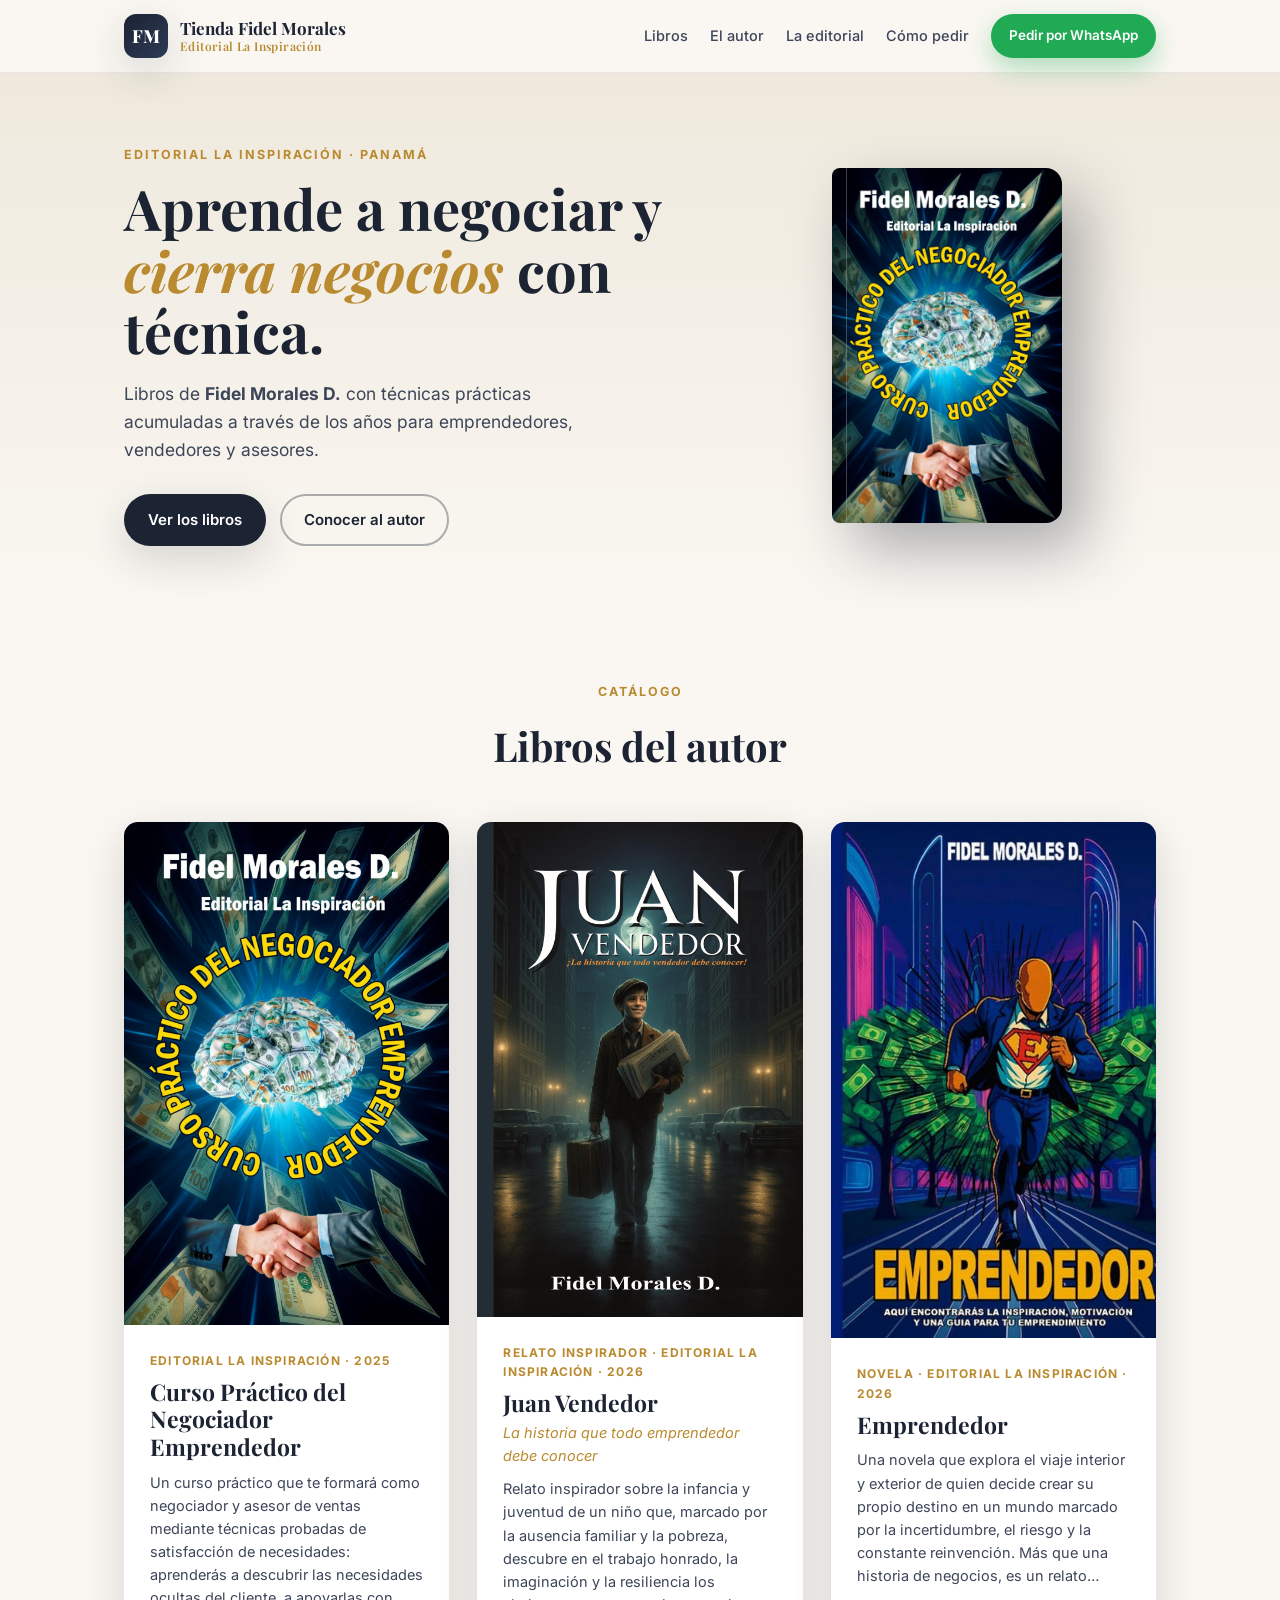
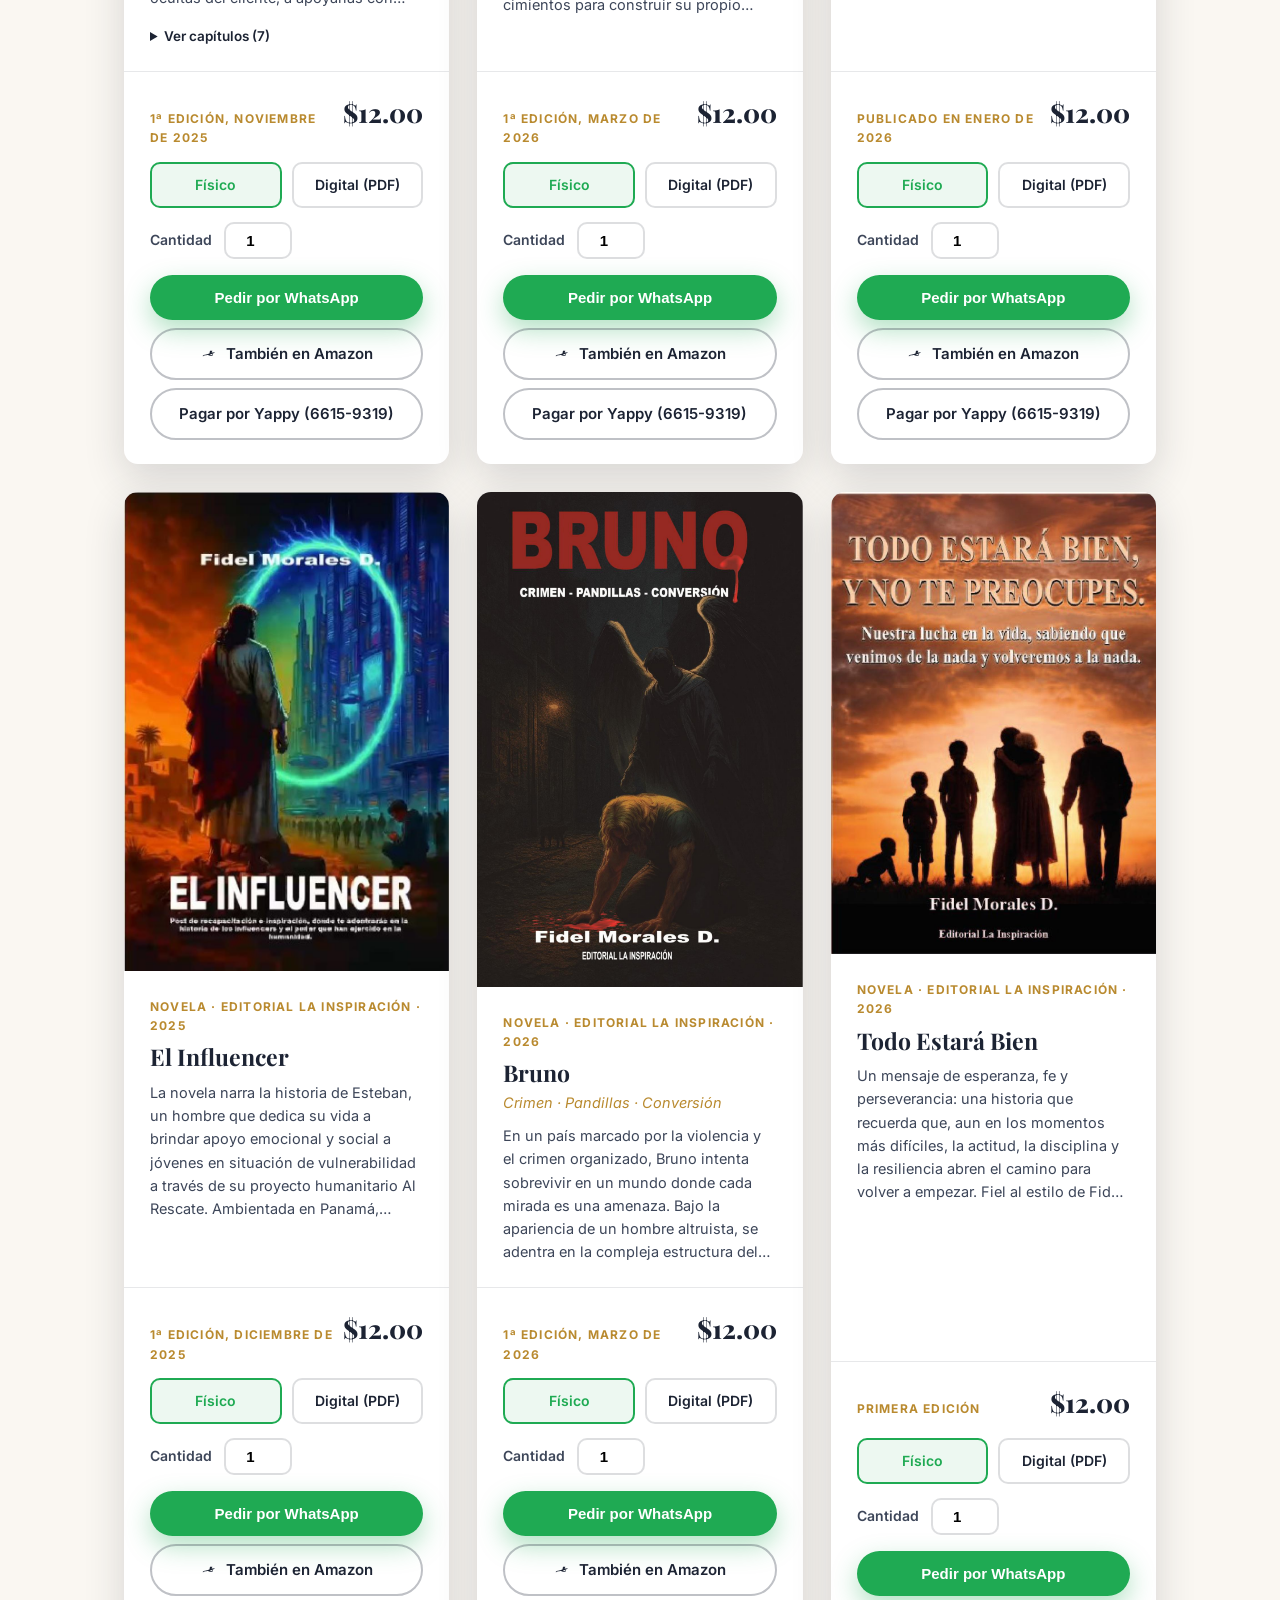
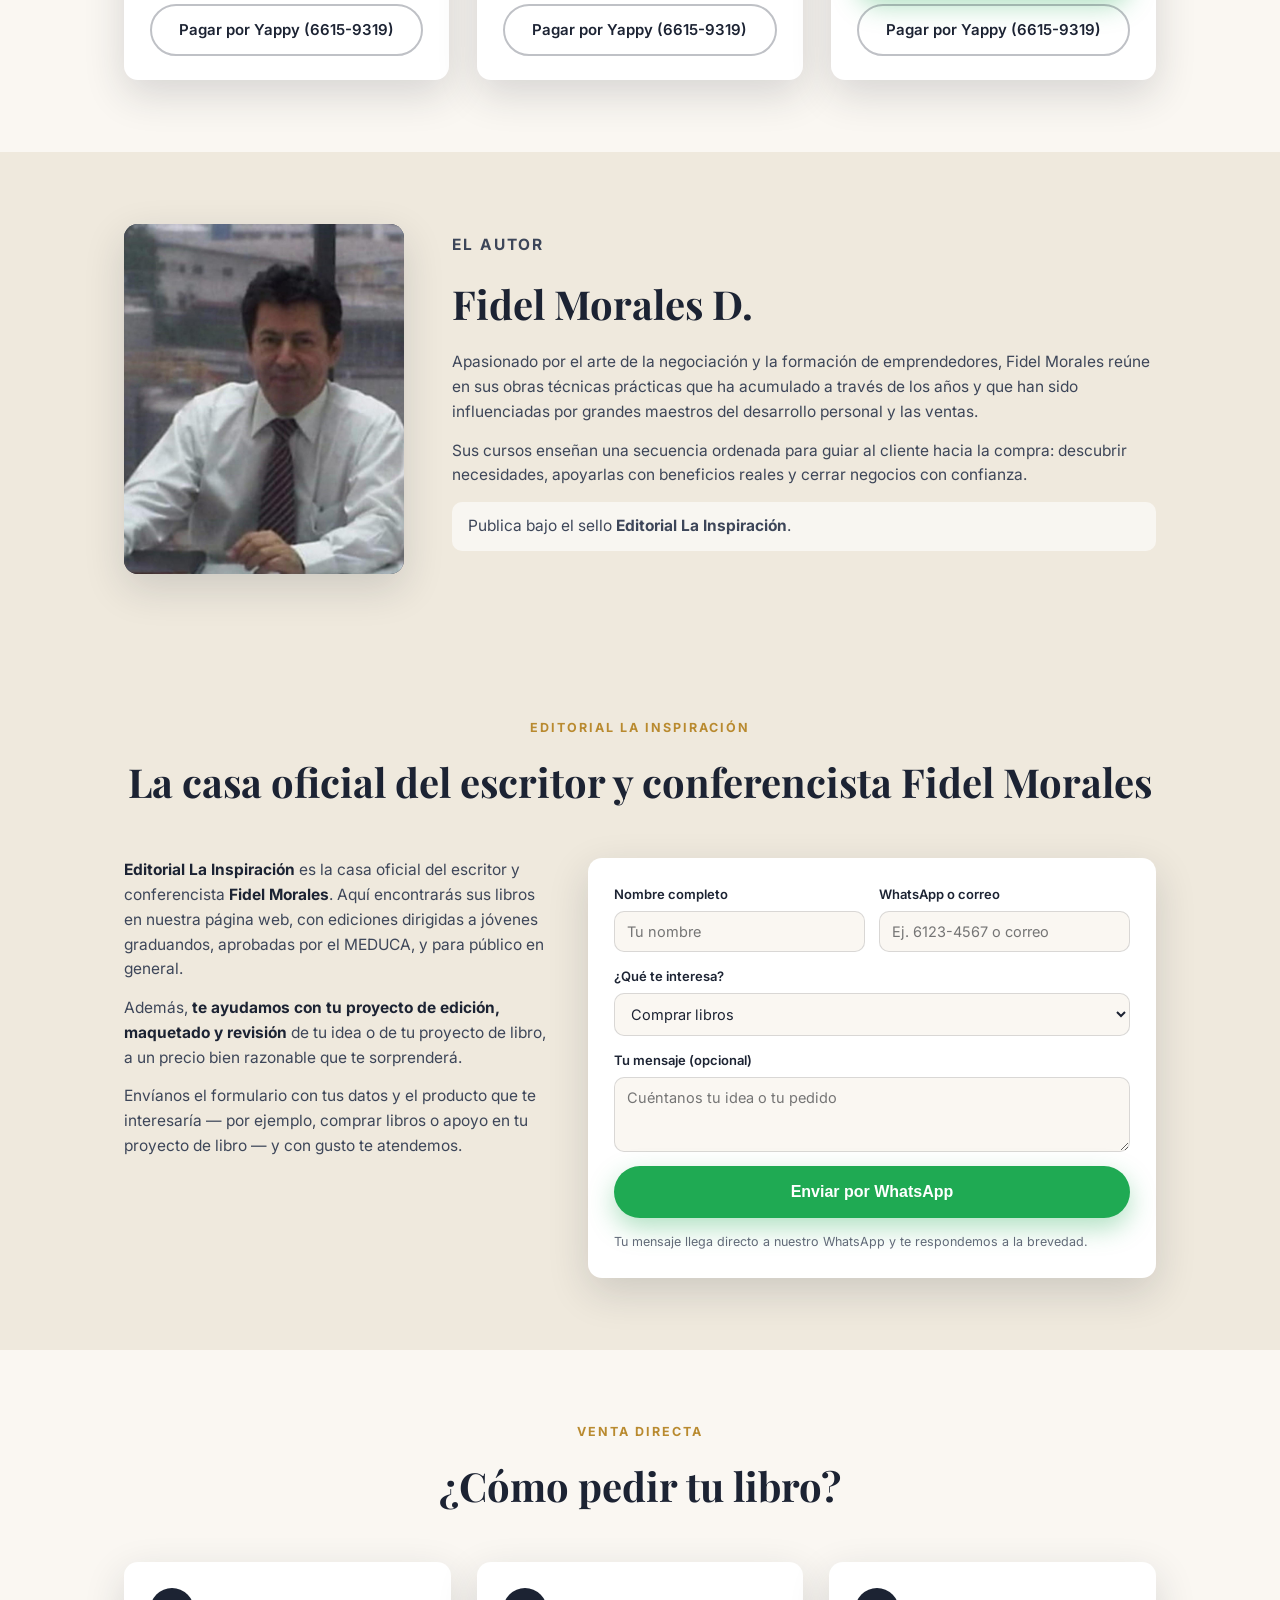
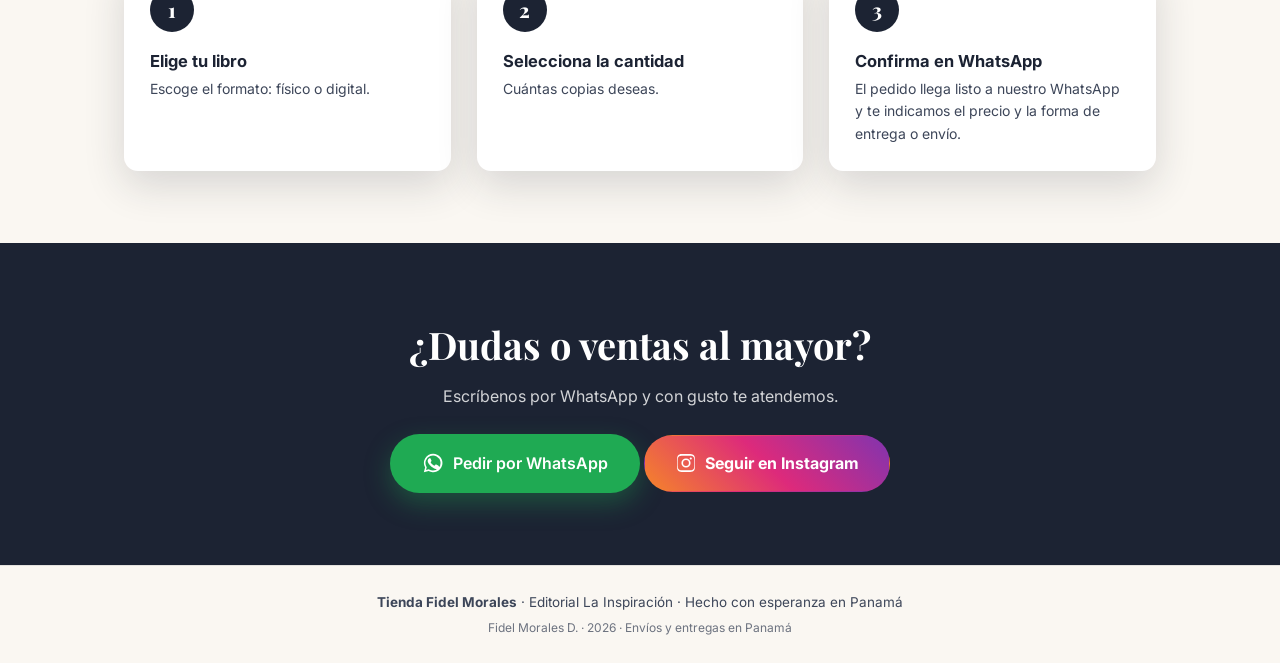
==== commit c45a2e0e: "Boton de Instagram (inspiracioneditorial) en la pagina" ====
--- a/index.html
+++ b/index.html
@@ -151,6 +151,10 @@
           <svg viewBox="0 0 24 24" width="22" height="22" fill="currentColor" aria-hidden="true"><path d="M17.5 14.4c-.3-.1-1.7-.8-1.9-.9-.3-.1-.5-.1-.7.1-.2.3-.8.9-.9 1.1-.2.2-.3.2-.6.1-.3-.1-1.2-.4-2.3-1.4-.8-.7-1.4-1.6-1.6-1.9-.2-.3 0-.4.1-.6.1-.1.3-.3.4-.5.1-.2.2-.3.3-.5.1-.2 0-.4 0-.5l-.9-2.1c-.2-.5-.4-.4-.7-.4h-.6c-.2 0-.5.1-.8.4-.3.3-1.1 1-1.1 2.5s1.1 2.9 1.3 3.1c.1.2 2.2 3.4 5.4 4.7 2.5 1.1 3.1 1.2 4.1 1 .7-.1 1.7-.7 2-1.2.2-.6.2-1.1.2-1.2-.1-.2-.4-.3-.7-.4zM12 2a10 10 0 0 0-8.6 15L2 22l5.2-1.4A10 10 0 1 0 12 2zm0 18.2c-1.5 0-3-.4-4.2-1.2l-.3-.2-3.1.8.8-3-.2-.3A8.2 8.2 0 1 1 12 20.2z"/></svg>
           Pedir por WhatsApp
         </a>
+        <a class="btn btn-ig btn-lg" id="btn-instagram" href="#" target="_blank" rel="noopener" style="color:#fff;border-color:rgba(255,255,255,0.35);background:linear-gradient(45deg,#f58529,#dd2a7b,#8134af);border-radius:999px;padding:15px 30px;font-size:16px;font-weight:700;text-decoration:none;display:inline-flex;align-items:center;gap:8px;border:1px solid transparent;">
+          <svg viewBox="0 0 24 24" width="22" height="22" fill="currentColor" aria-hidden="true"><path d="M12 2.2c3.2 0 3.6 0 4.8.1 1.2.1 1.8.2 2.2.4.6.2 1 .5 1.4.9.4.4.7.8.9 1.4.2.4.4 1 .4 2.2.1 1.2.1 1.6.1 4.8s0 3.6-.1 4.8c-.1 1.2-.2 1.8-.4 2.2-.2.6-.5 1-.9 1.4-.4.4-.8.7-1.4.9-.4.2-1 .4-2.2.4-1.2.1-1.6.1-4.8.1s-3.6 0-4.8-.1c-1.2-.1-1.8-.2-2.2-.4-.6-.2-1-.5-1.4-.9-.4-.4-.7-.8-.9-1.4-.2-.4-.4-1-.4-2.2C2.2 15.6 2.2 15.2 2.2 12s0-3.6.1-4.8c.1-1.2.2-1.8.4-2.2.2-.6.5-1 .9-1.4.4-.4.8-.7 1.4-.9.4-.2 1-.4 2.2-.4C8.4 2.2 8.8 2.2 12 2.2zm0 1.8c-3.1 0-3.5 0-4.7.1-1.1.1-1.6.2-2 .3-.5.2-.8.4-1.2.8-.4.4-.6.7-.8 1.2-.1.4-.3.9-.3 2C2.9 9.6 2.9 10 2.9 12s0 2.4.1 3.6c.1 1.1.2 1.6.3 2 .2.5.4.8.8 1.2.4.4.7.6 1.2.8.4.1.9.3 2 .3 1.2.1 1.6.1 4.7.1s3.5 0 4.7-.1c1.1-.1 1.6-.2 2-.3.5-.2.8-.4 1.2-.8.4-.4.6-.7.8-1.2.1-.4.3-.9.3-2 .1-1.2.1-1.6.1-3.6s0-2.4-.1-3.6c-.1-1.1-.2-1.6-.3-2-.2-.5-.4-.8-.8-1.2-.4-.4-.7-.6-1.2-.8-.4-.1-.9-.3-2-.3C15.5 4 15.1 4 12 4zm0 3a5 5 0 1 1 0 10 5 5 0 0 1 0-10zm0 1.8a3.2 3.2 0 1 0 0 6.4 3.2 3.2 0 0 0 0-6.4zm5.2-2.9a1.2 1.2 0 1 1 0 2.4 1.2 1.2 0 0 1 0-2.4z"/></svg>
+          Seguir en Instagram
+        </a>
       </div>
     </section>
 
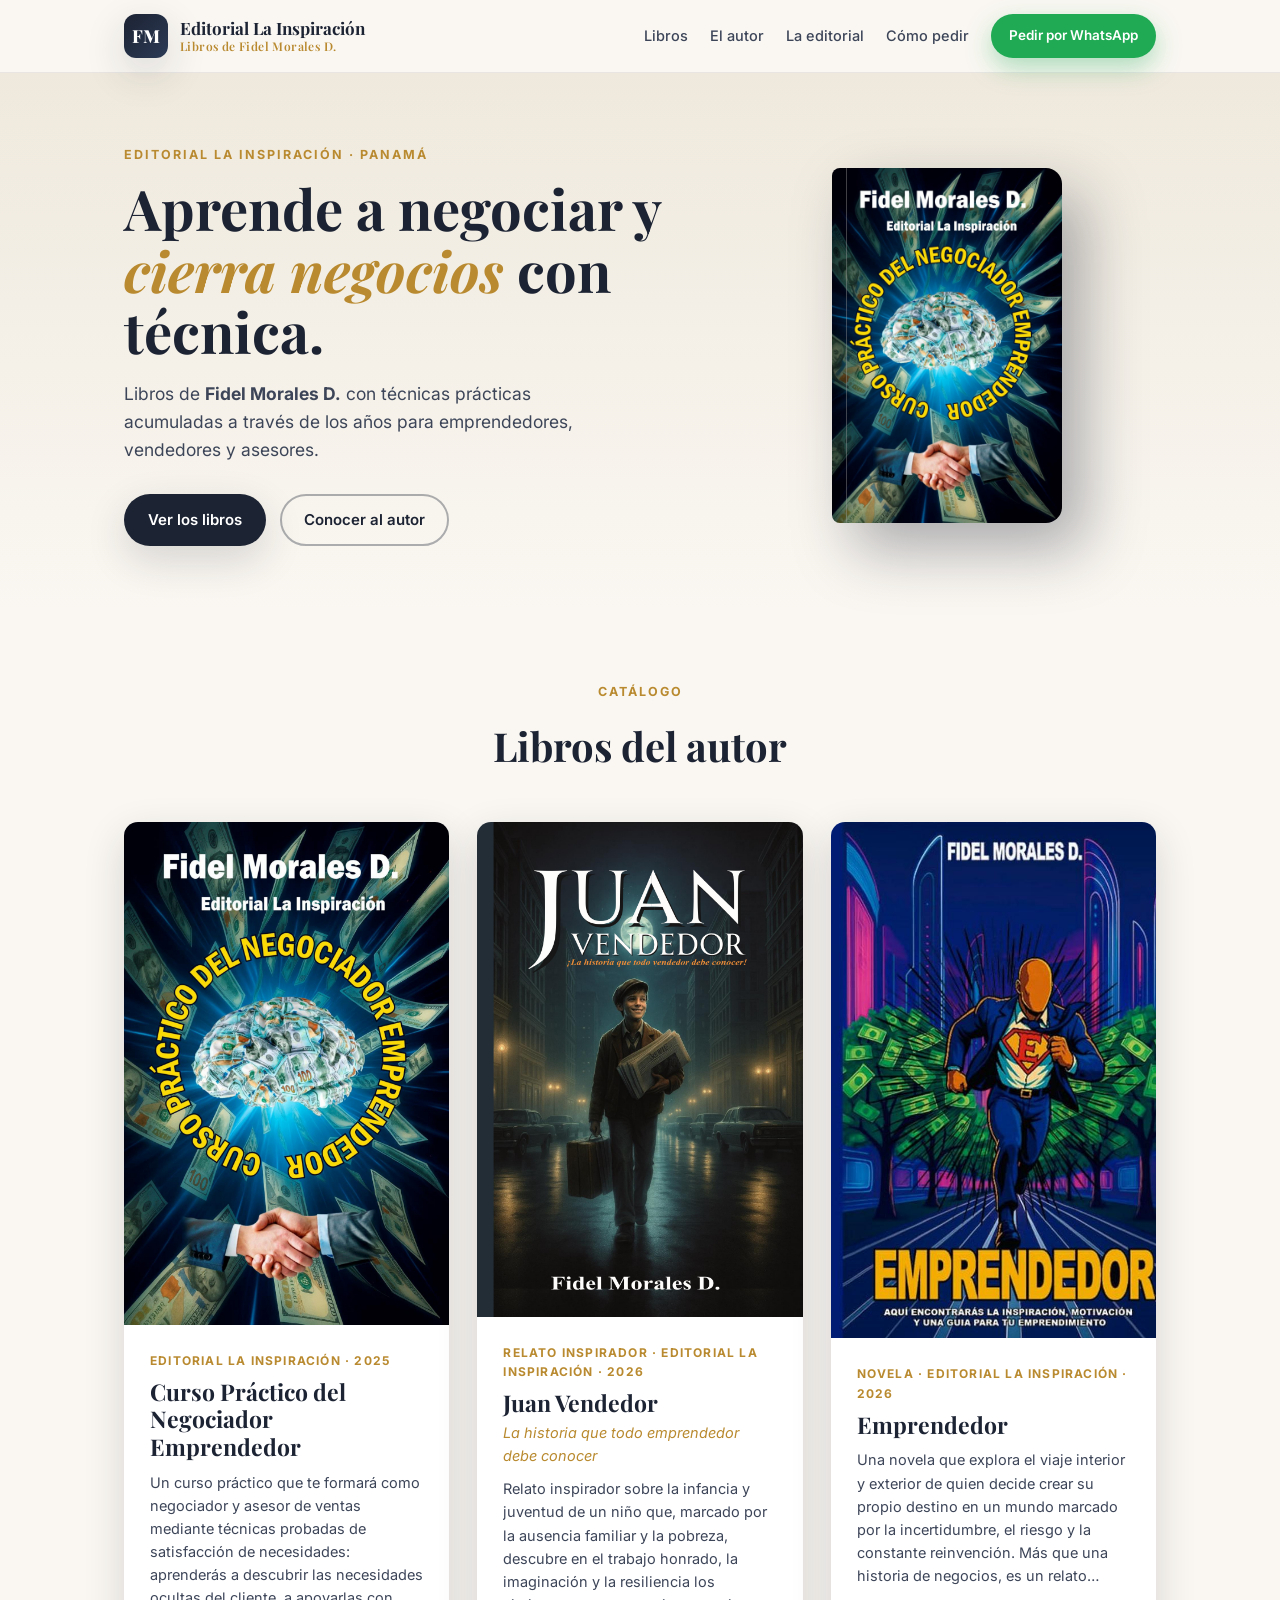
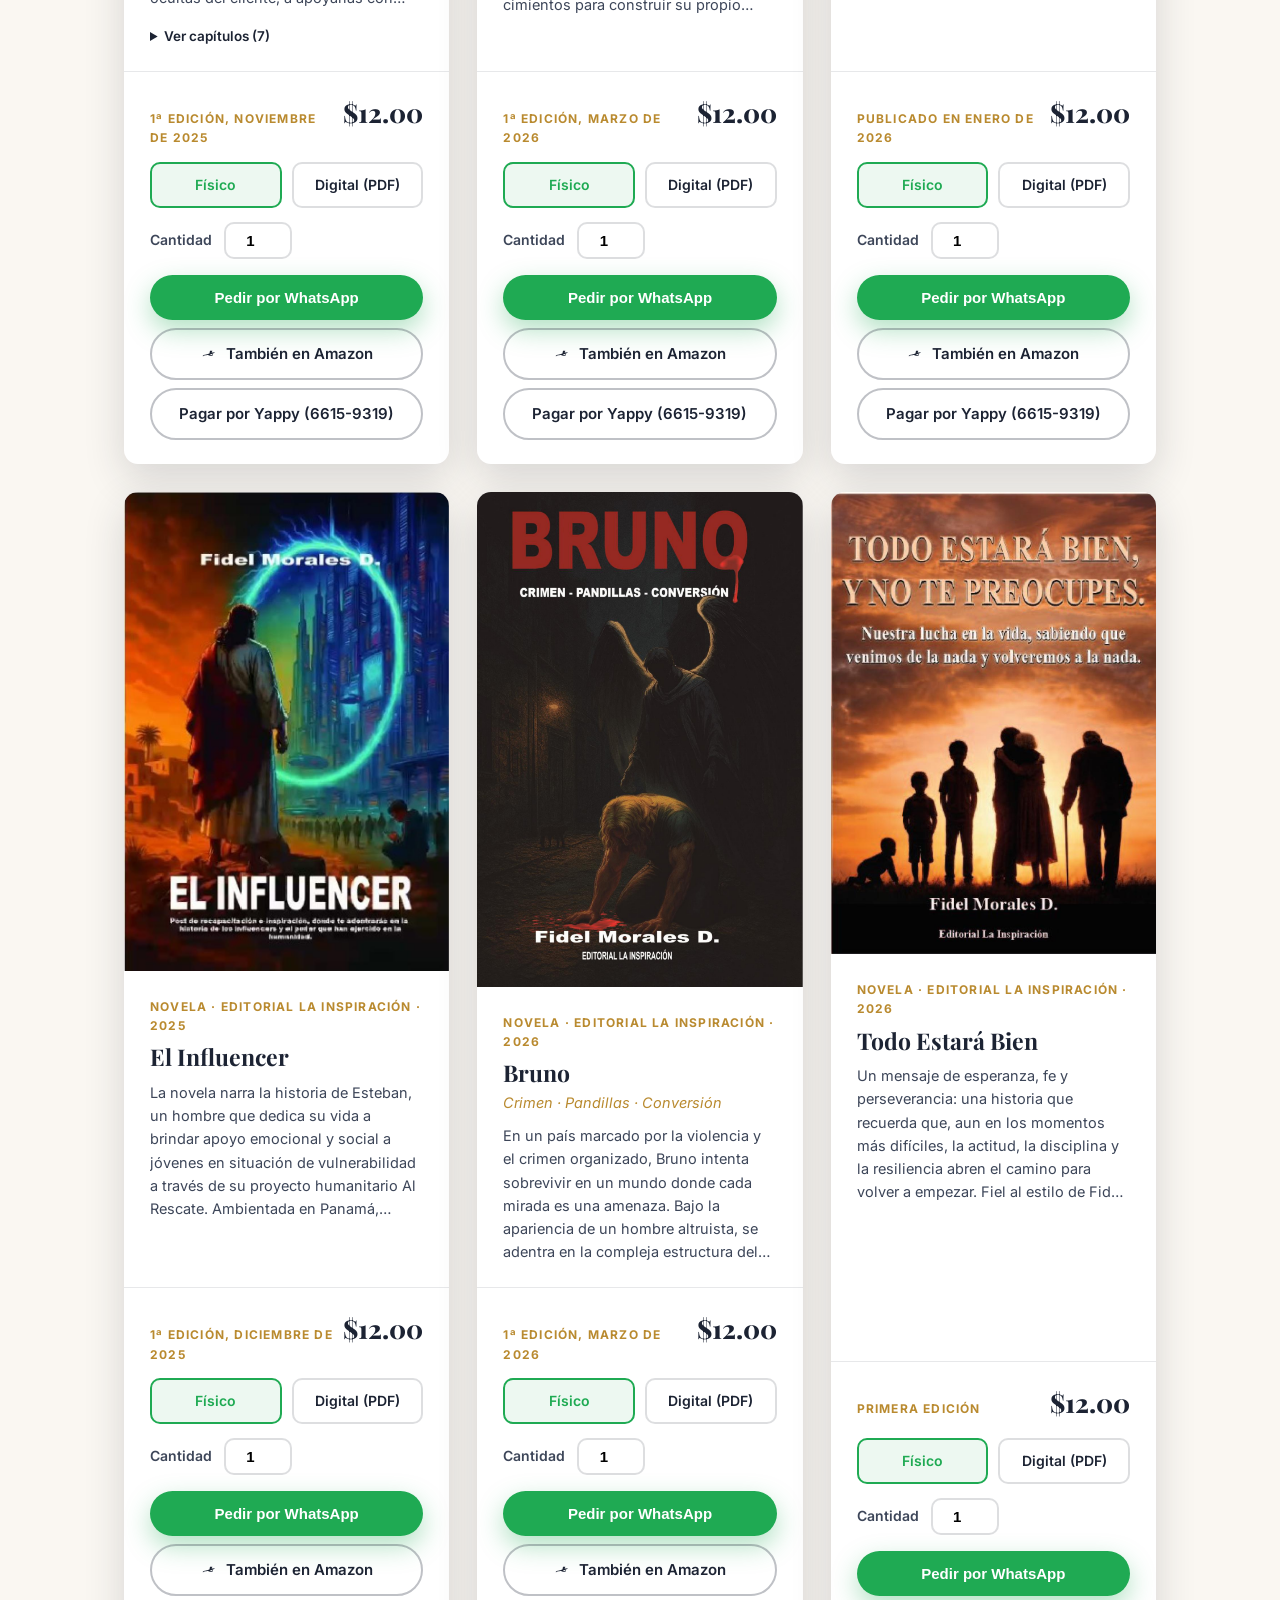
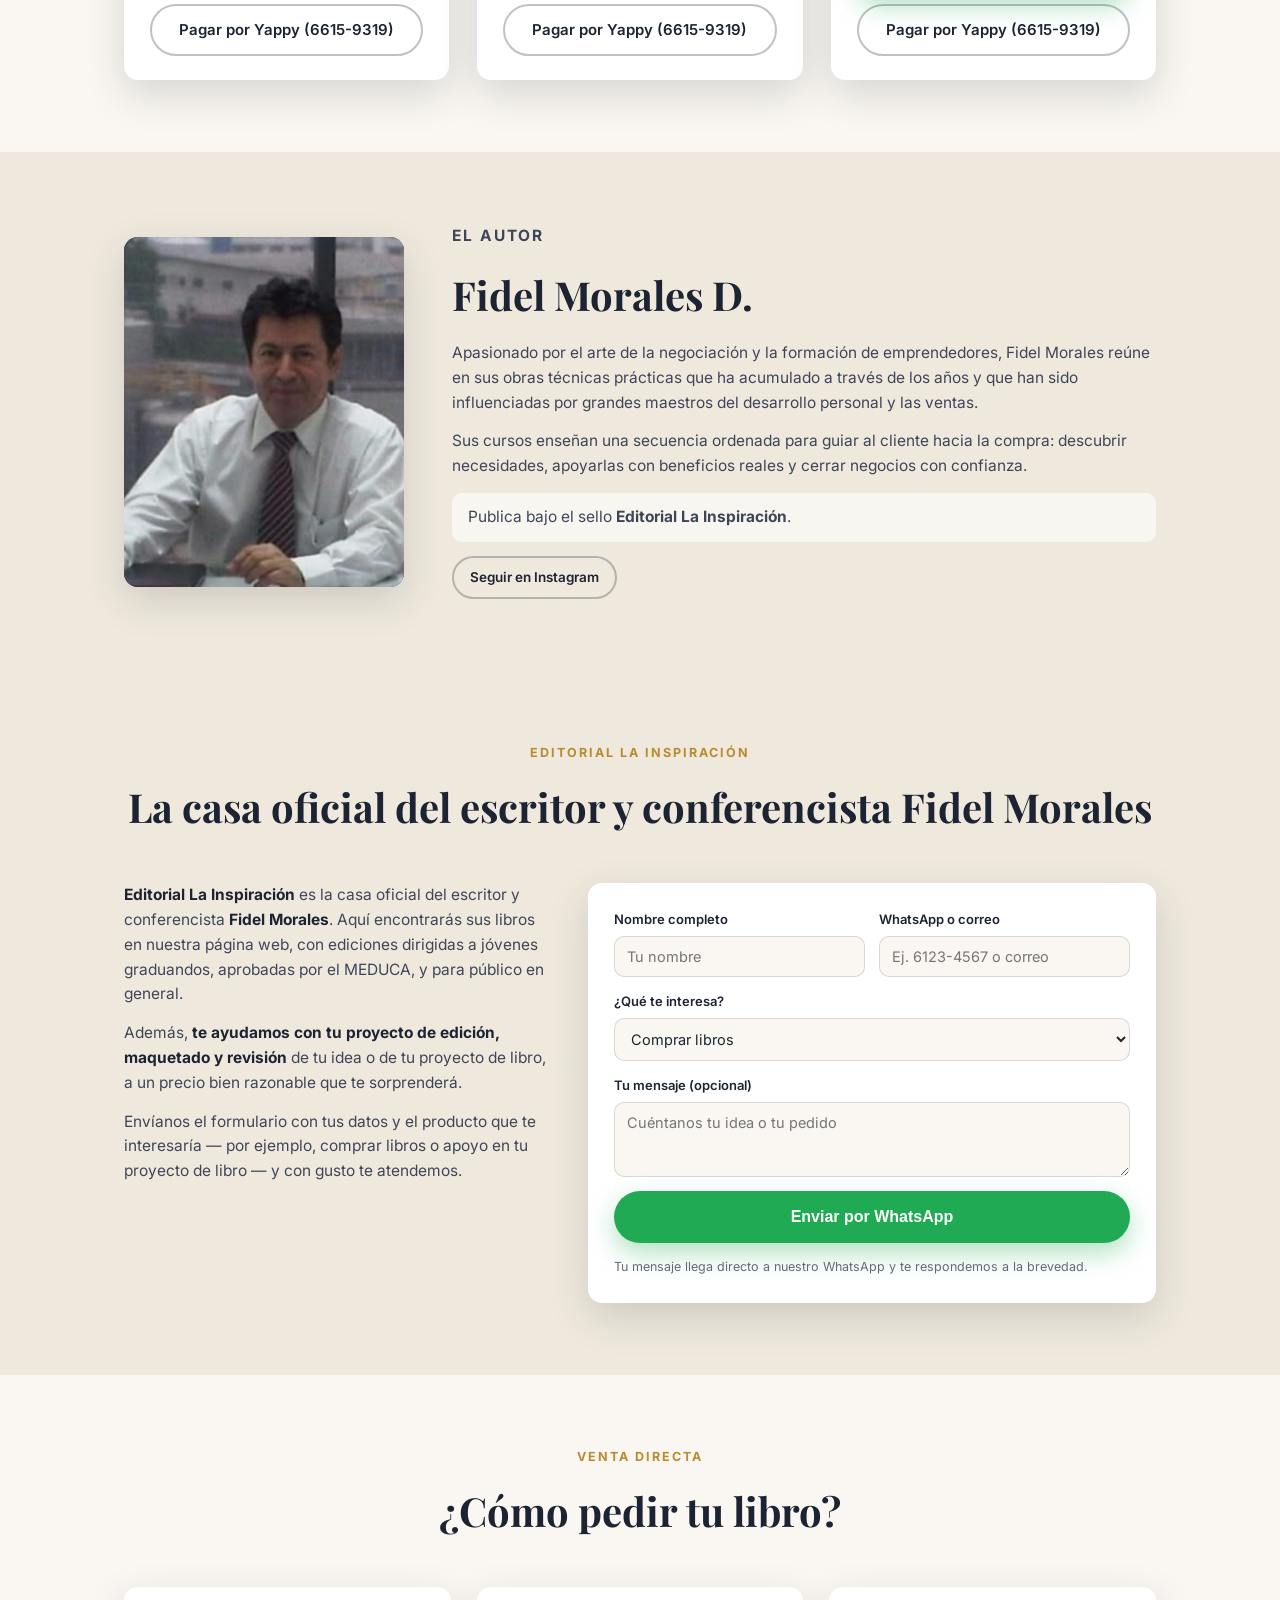
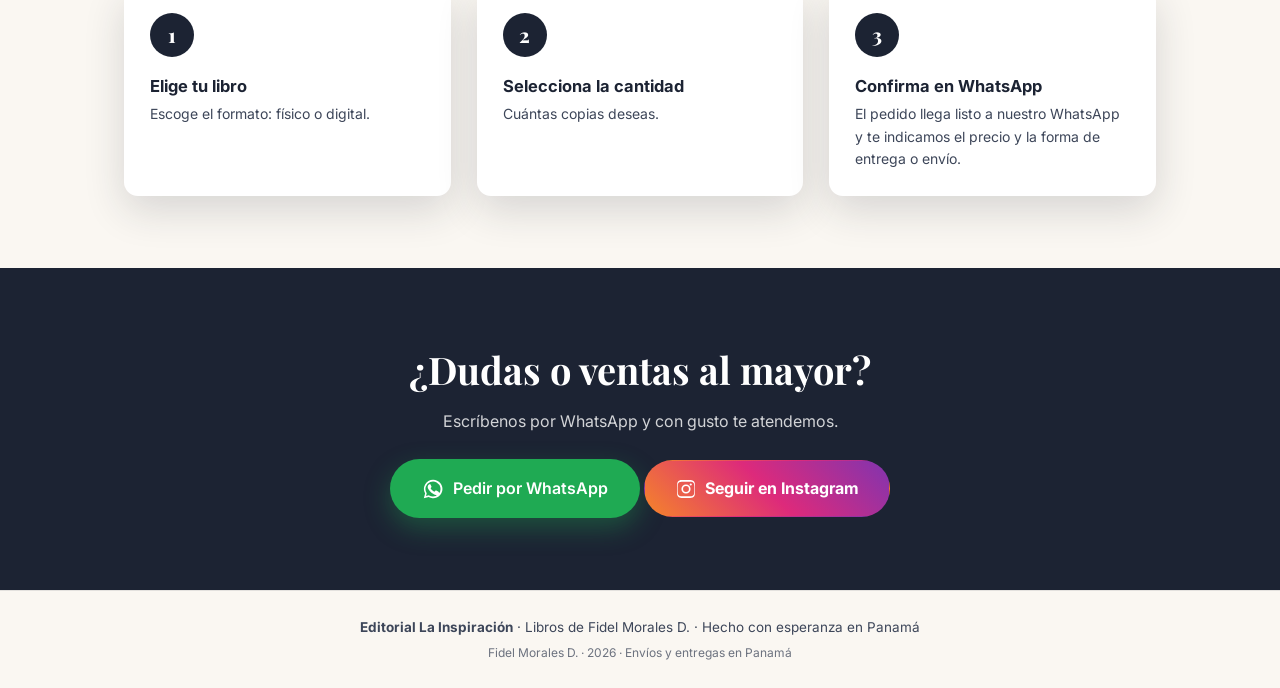
==== commit 5094a622: "Editorial como protagonista: nombre, subtitulo, titulo y doble boton de Instagram" ====
--- a/index.html
+++ b/index.html
@@ -3,8 +3,8 @@
 <head>
   <meta charset="UTF-8">
   <meta name="viewport" content="width=device-width, initial-scale=1.0">
-  <title>Tienda Fidel Morales — Libros del Negociador Emprendedor</title>
-  <meta name="description" content="Libros de Fidel Morales D. Técnicas prácticas para emprendedores y negociadores. Curso Práctico del Negociador Emprendedor y más.">
+  <title>Editorial La Inspiración — Libros de Fidel Morales</title>
+  <meta name="description" content="Editorial La Inspiración, la casa oficial del escritor y conferencista Fidel Morales. Libros para emprendedores, negociadores y jóvenes graduandos. Ediciones aprobadas por el MEDUCA.">
   <link rel="preconnect" href="https://fonts.googleapis.com">
   <link rel="preconnect" href="https://fonts.gstatic.com" crossorigin>
   <link href="https://fonts.googleapis.com/css2?family=Playfair+Display:wght@600;700;800&family=Inter:wght@400;500;600;700&display=swap" rel="stylesheet">
@@ -19,8 +19,8 @@
         <img class="brand-logo" src="img/logo-editorial.jpg" alt="Logo Editorial La Inspiración" onerror="this.style.display='none'">
         <span class="brand-mark">FM</span>
         <span class="brand-text">
-          <strong id="nav-tienda">Tienda Fidel Morales</strong>
-          <small id="nav-editorial">Editorial La Inspiración</small>
+          <strong id="nav-tienda">Editorial La Inspiración</strong>
+          <small id="nav-editorial">Libros de Fidel Morales D.</small>
         </span>
       </a>
       <nav class="nav" aria-label="Principal">
@@ -78,6 +78,7 @@
             <p>Apasionado por el arte de la negociación y la formación de emprendedores, Fidel Morales reúne en sus obras técnicas prácticas que ha acumulado a través de los años y que han sido influenciadas por grandes maestros del desarrollo personal y las ventas.</p>
             <p>Sus cursos enseñan una secuencia ordenada para guiar al cliente hacia la compra: descubrir necesidades, apoyarlas con beneficios reales y cerrar negocios con confianza.</p>
             <p class="autor-editorial">Publica bajo el sello <strong id="autor-editorial">Editorial La Inspiración</strong>.</p>
+            <a class="btn btn-outline btn-sm" id="btn-instagram-autor" href="#" target="_blank" rel="noopener">Seguir en Instagram</a>
             <figure class="recorte" id="recorte-prensa">
               <img src="img/recorte-periodico.jpg" alt="Recorte de prensa: reseña del trabajo de Fidel Morales" onerror="this.parentElement.style.display='none'">
               <figcaption>Reseña de prensa sobre el trabajo de Fidel Morales</figcaption>
@@ -162,7 +163,7 @@
 
   <footer class="site-footer">
     <div class="container footer-inner">
-      <p><strong>Tienda Fidel Morales</strong> · Editorial La Inspiración · Hecho con esperanza en Panamá</p>
+      <p><strong>Editorial La Inspiración</strong> · Libros de Fidel Morales D. · Hecho con esperanza en Panamá</p>
       <p class="footer-meta" id="footer-meta"></p>
     </div>
   </footer>
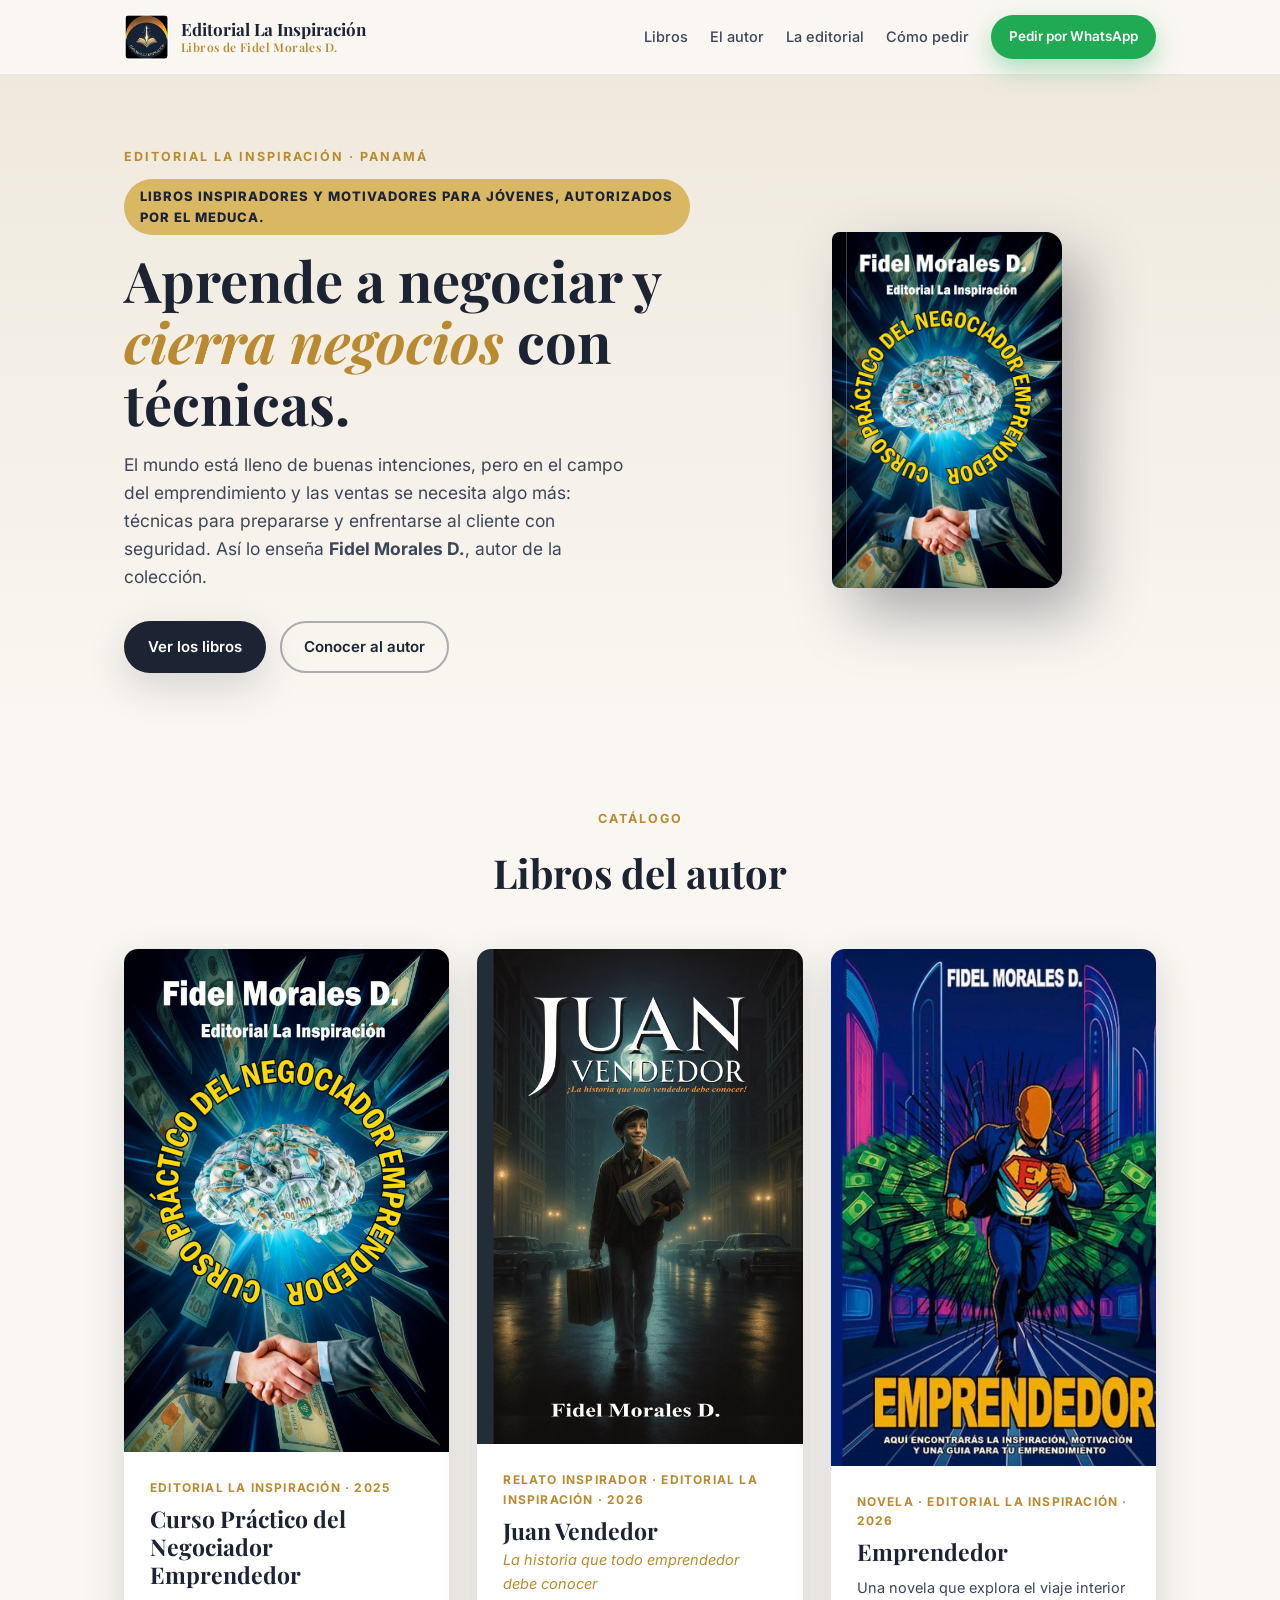
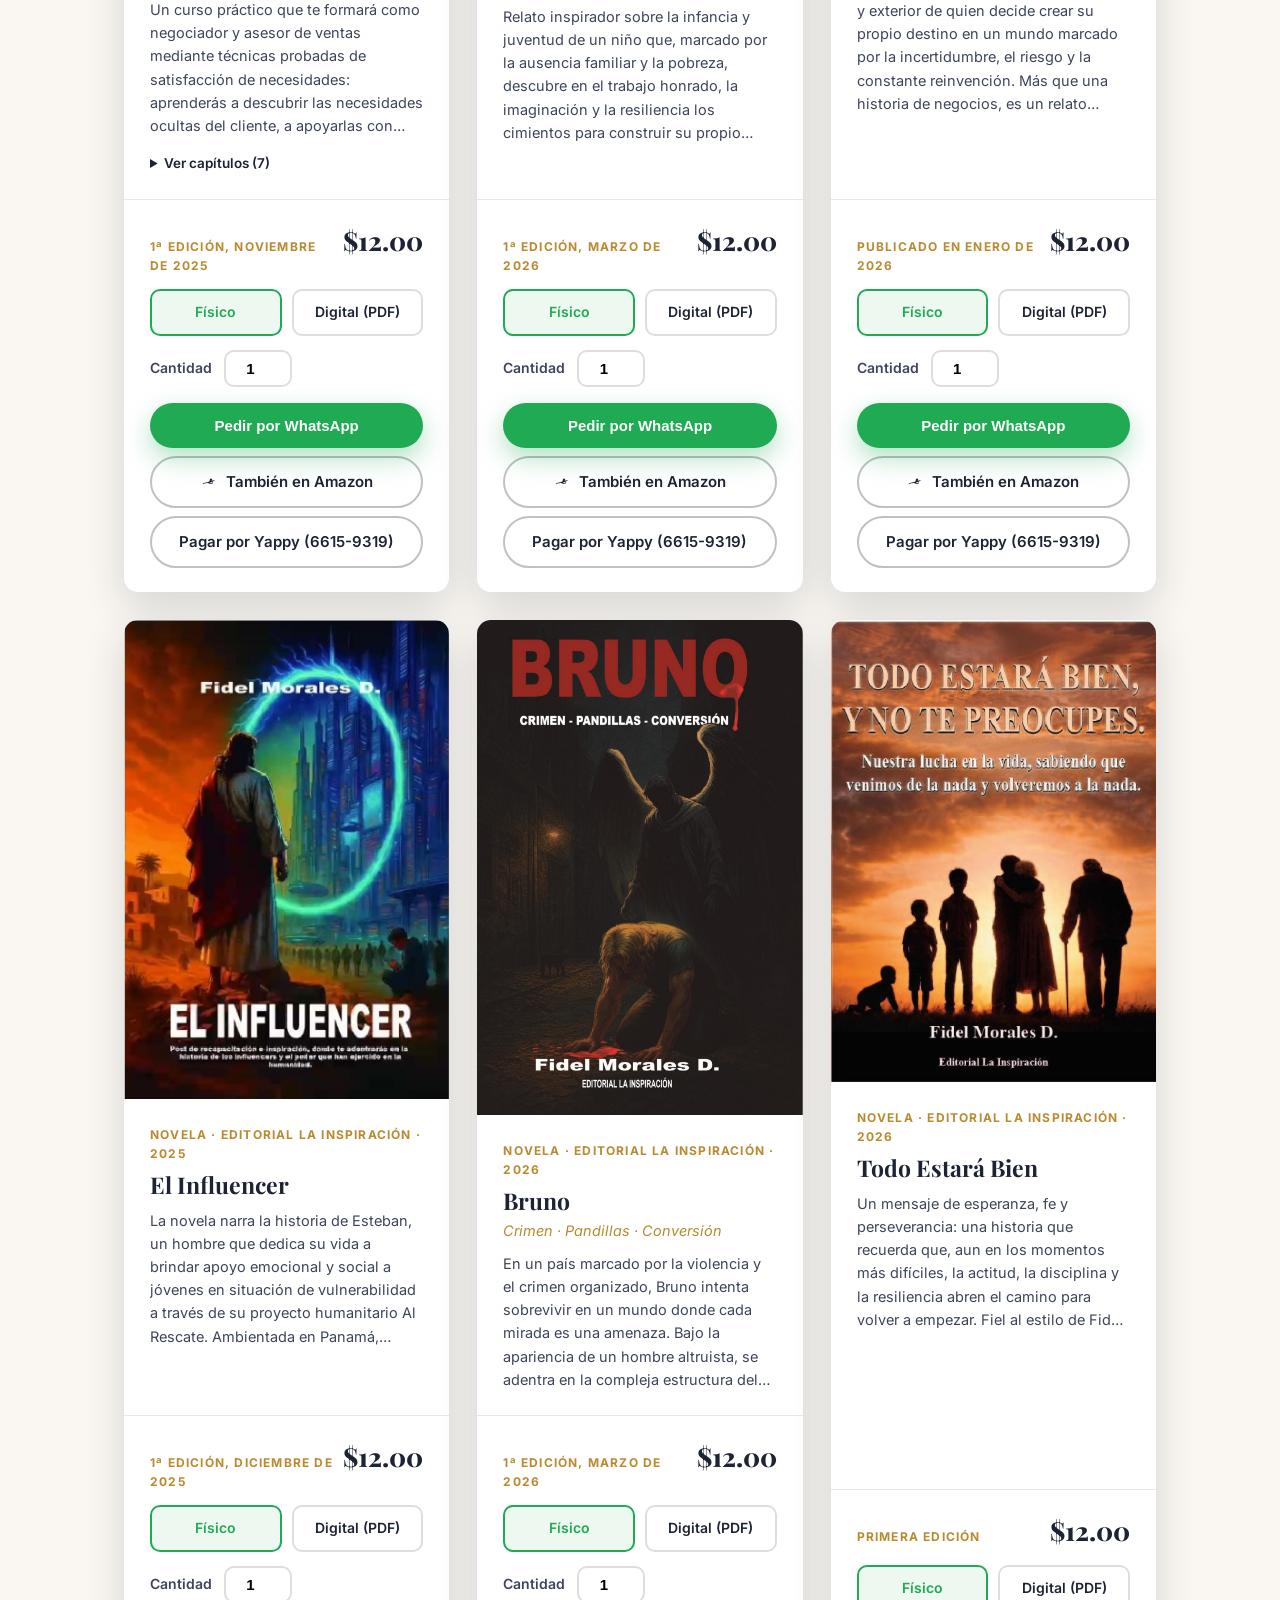
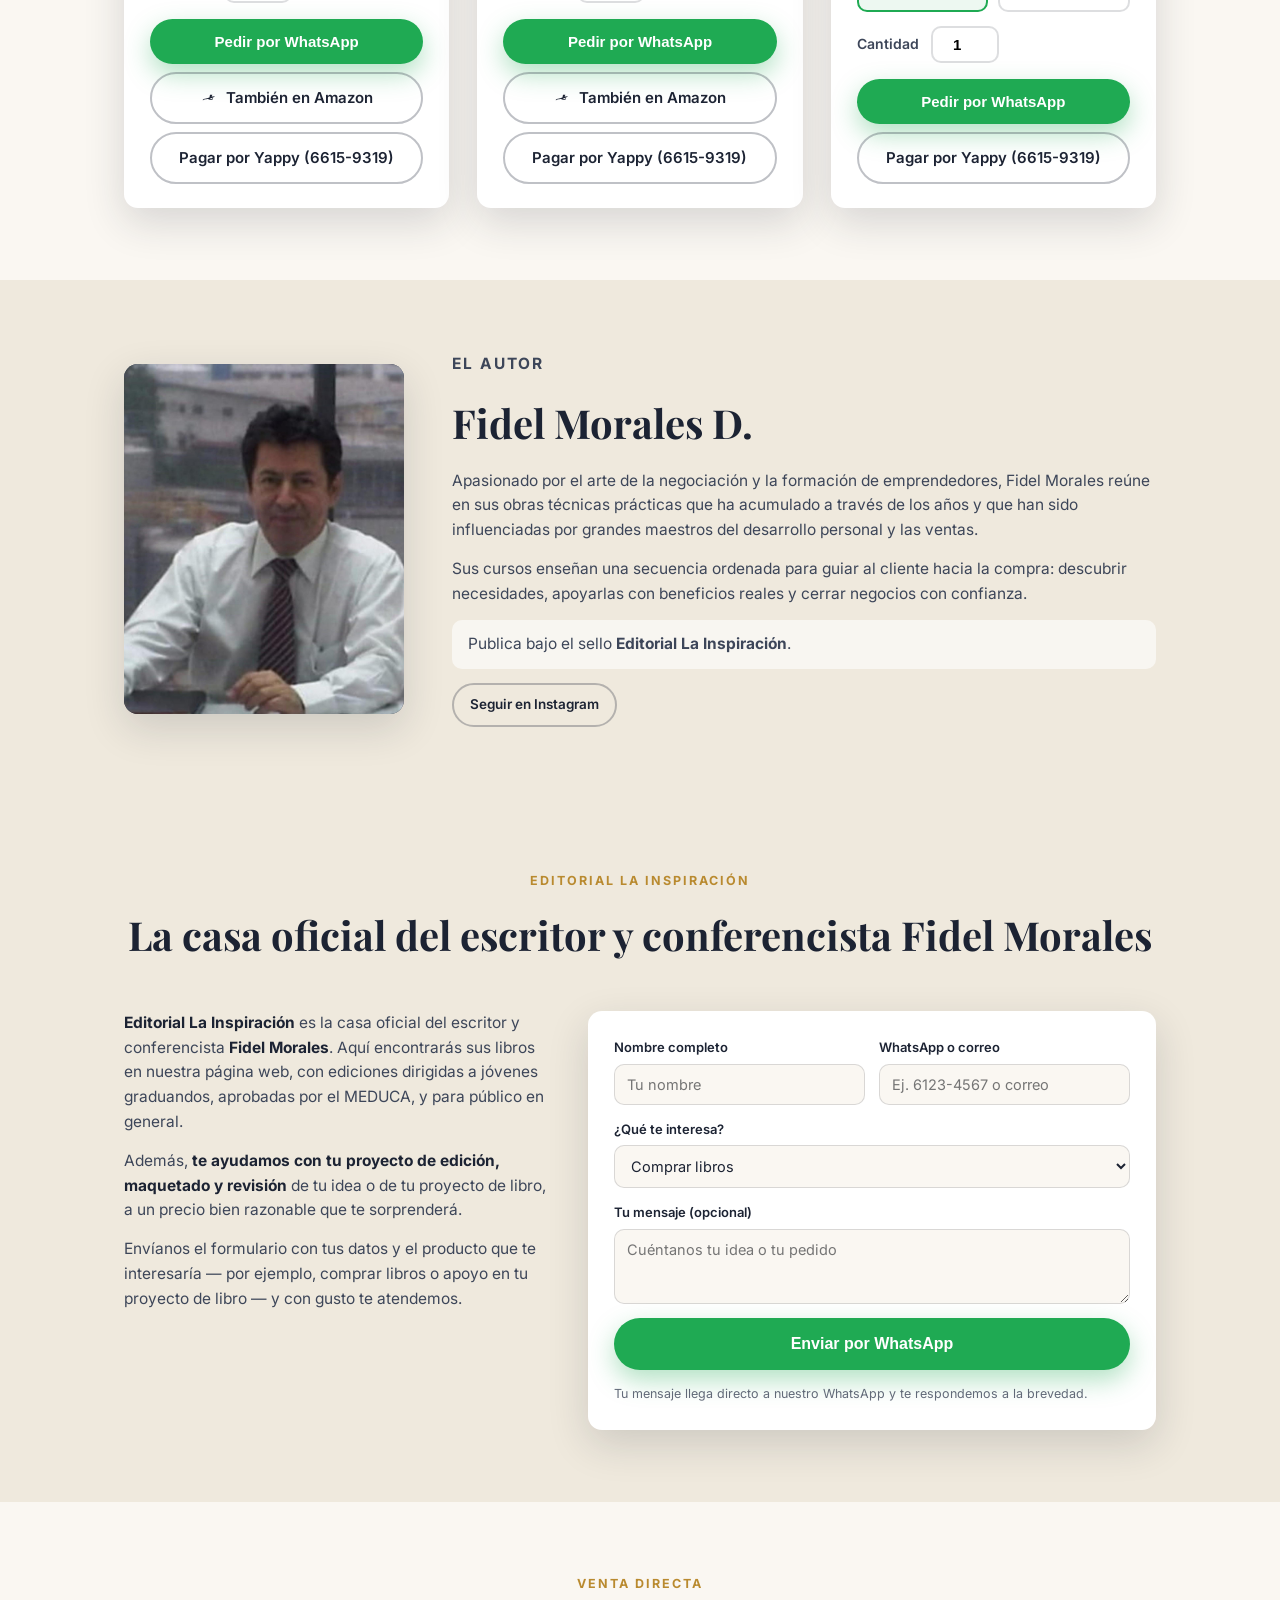
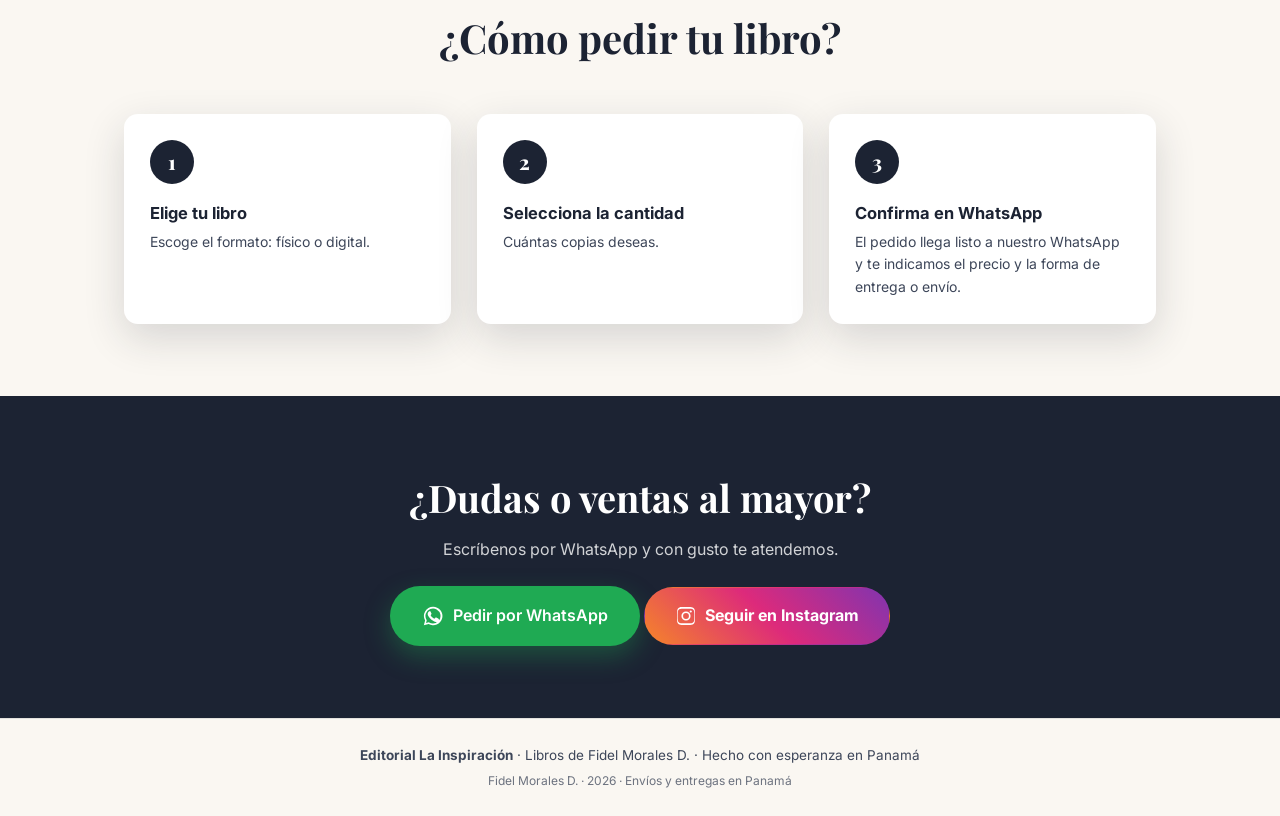
==== commit 14935be3: "Hero: linea MEDUCA, encabezado con tecnicas e introduccion del Negociador Emprendedor" ====
--- a/index.html
+++ b/index.html
@@ -40,8 +40,9 @@
       <div class="container hero-inner">
         <div class="hero-copy">
           <p class="eyebrow">Editorial La Inspiración · Panamá</p>
-          <h1>Aprende a negociar y <em>cierra negocios</em> con técnica.</h1>
-          <p class="hero-sub">Libros de <strong>Fidel Morales D.</strong> con técnicas prácticas acumuladas a través de los años para emprendedores, vendedores y asesores.</p>
+          <p class="hero-tag">Libros inspiradores y motivadores para jóvenes, autorizados por el MEDUCA.</p>
+          <h1>Aprende a negociar y <em>cierra negocios</em> con técnicas.</h1>
+          <p class="hero-sub">El mundo está lleno de buenas intenciones, pero en el campo del emprendimiento y las ventas se necesita algo más: técnicas para prepararse y enfrentarse al cliente con seguridad. Así lo enseña <strong>Fidel Morales D.</strong>, autor de la colección.</p>
           <div class="hero-actions">
             <a href="#libros" class="btn btn-primary">Ver los libros</a>
             <a href="#autor" class="btn btn-ghost">Conocer al autor</a>
--- a/css/style.css
+++ b/css/style.css
@@ -43,7 +43,7 @@
 
 .brand { display: flex; align-items: center; gap: 12px; text-decoration: none; color: var(--ink); }
 
-.brand-logo { width: 38px; height: 38px; object-fit: contain; }
+.brand-logo { height: 46px; width: auto; max-width: 150px; object-fit: contain; border-radius: 8px; }
 
 .brand-mark {
   display: grid; place-items: center;
@@ -94,6 +94,12 @@
 .eyebrow {
   text-transform: uppercase; letter-spacing: 2px; font-size: 12.5px; font-weight: 700;
   color: var(--gold); margin-bottom: 12px;
+}
+
+.hero-tag {
+  text-transform: uppercase; letter-spacing: 1px; font-size: 13px; font-weight: 800;
+  color: var(--ink); background: var(--gold-soft); border-radius: 999px;
+  display: inline-block; padding: 7px 16px; margin-bottom: 14px;
 }
 
 .hero h1 { font-size: clamp(34px, 5vw, 56px); line-height: 1.1; margin-bottom: 18px; }
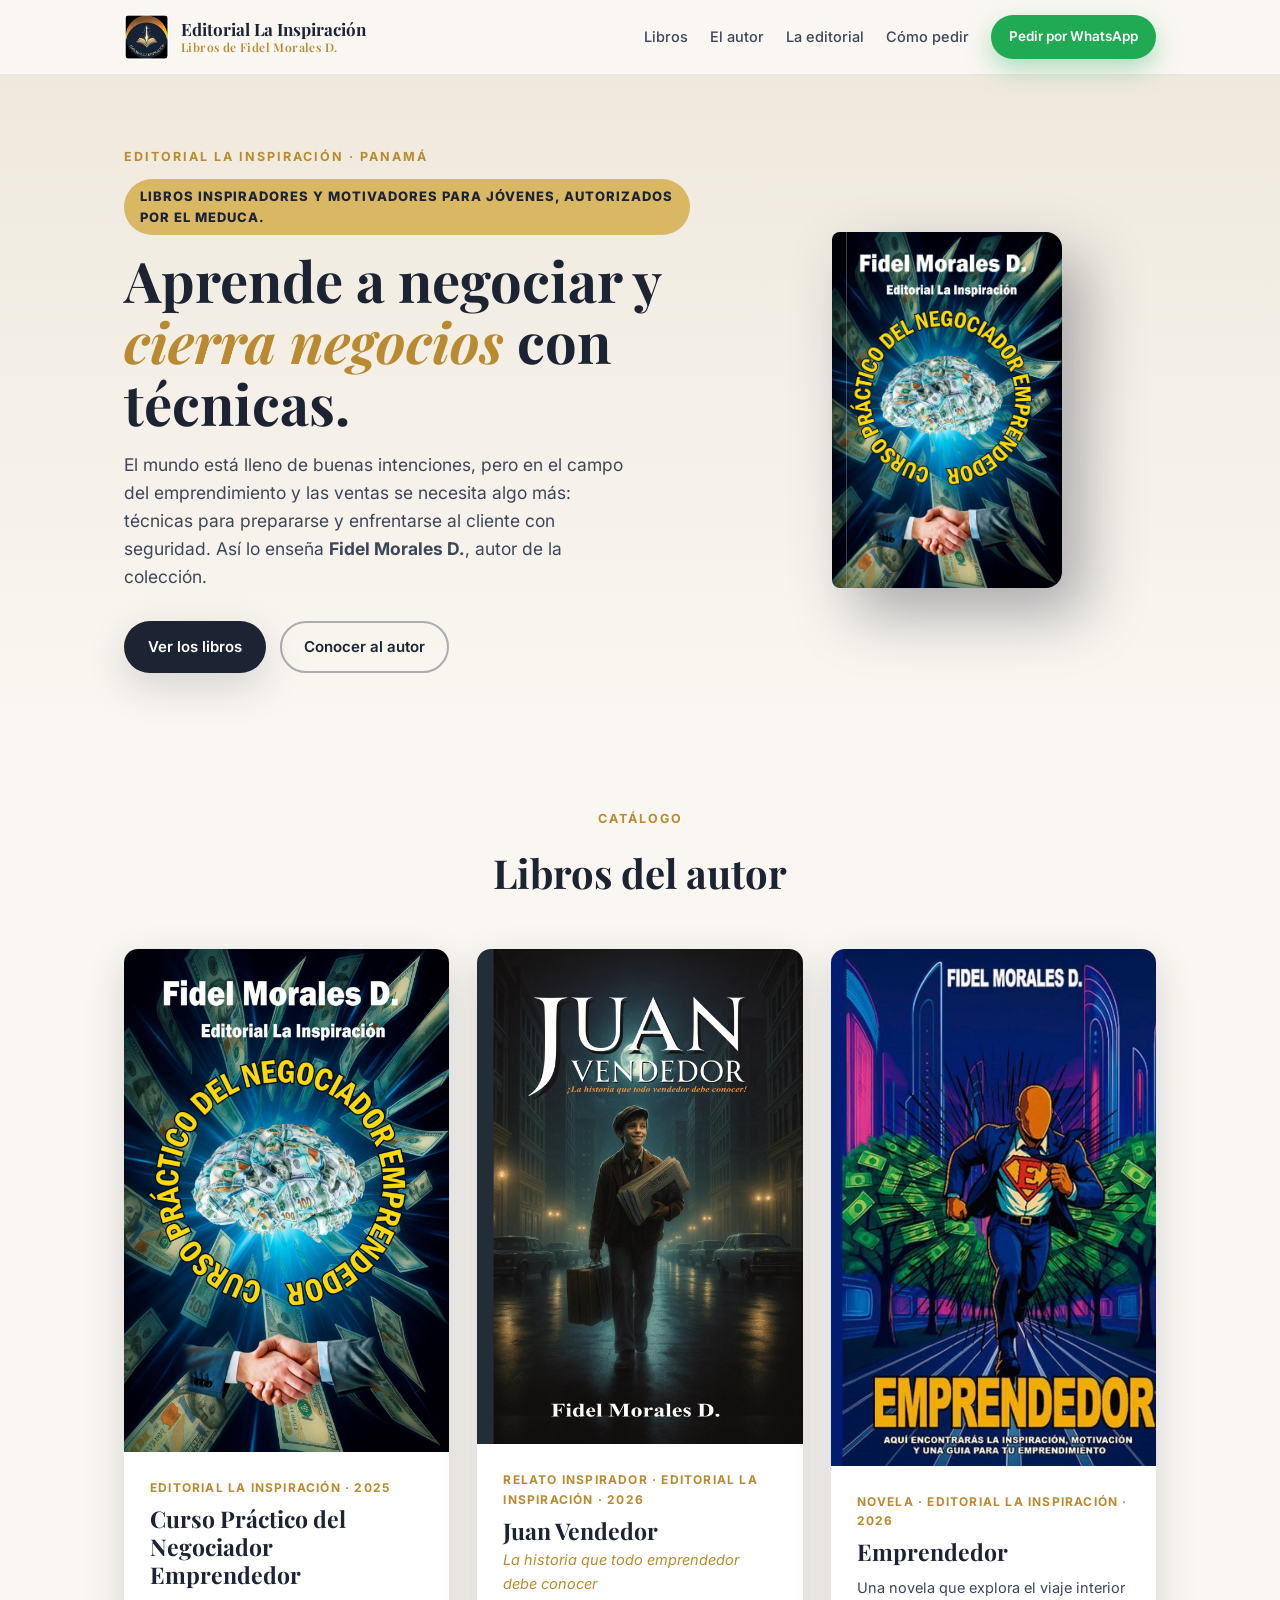
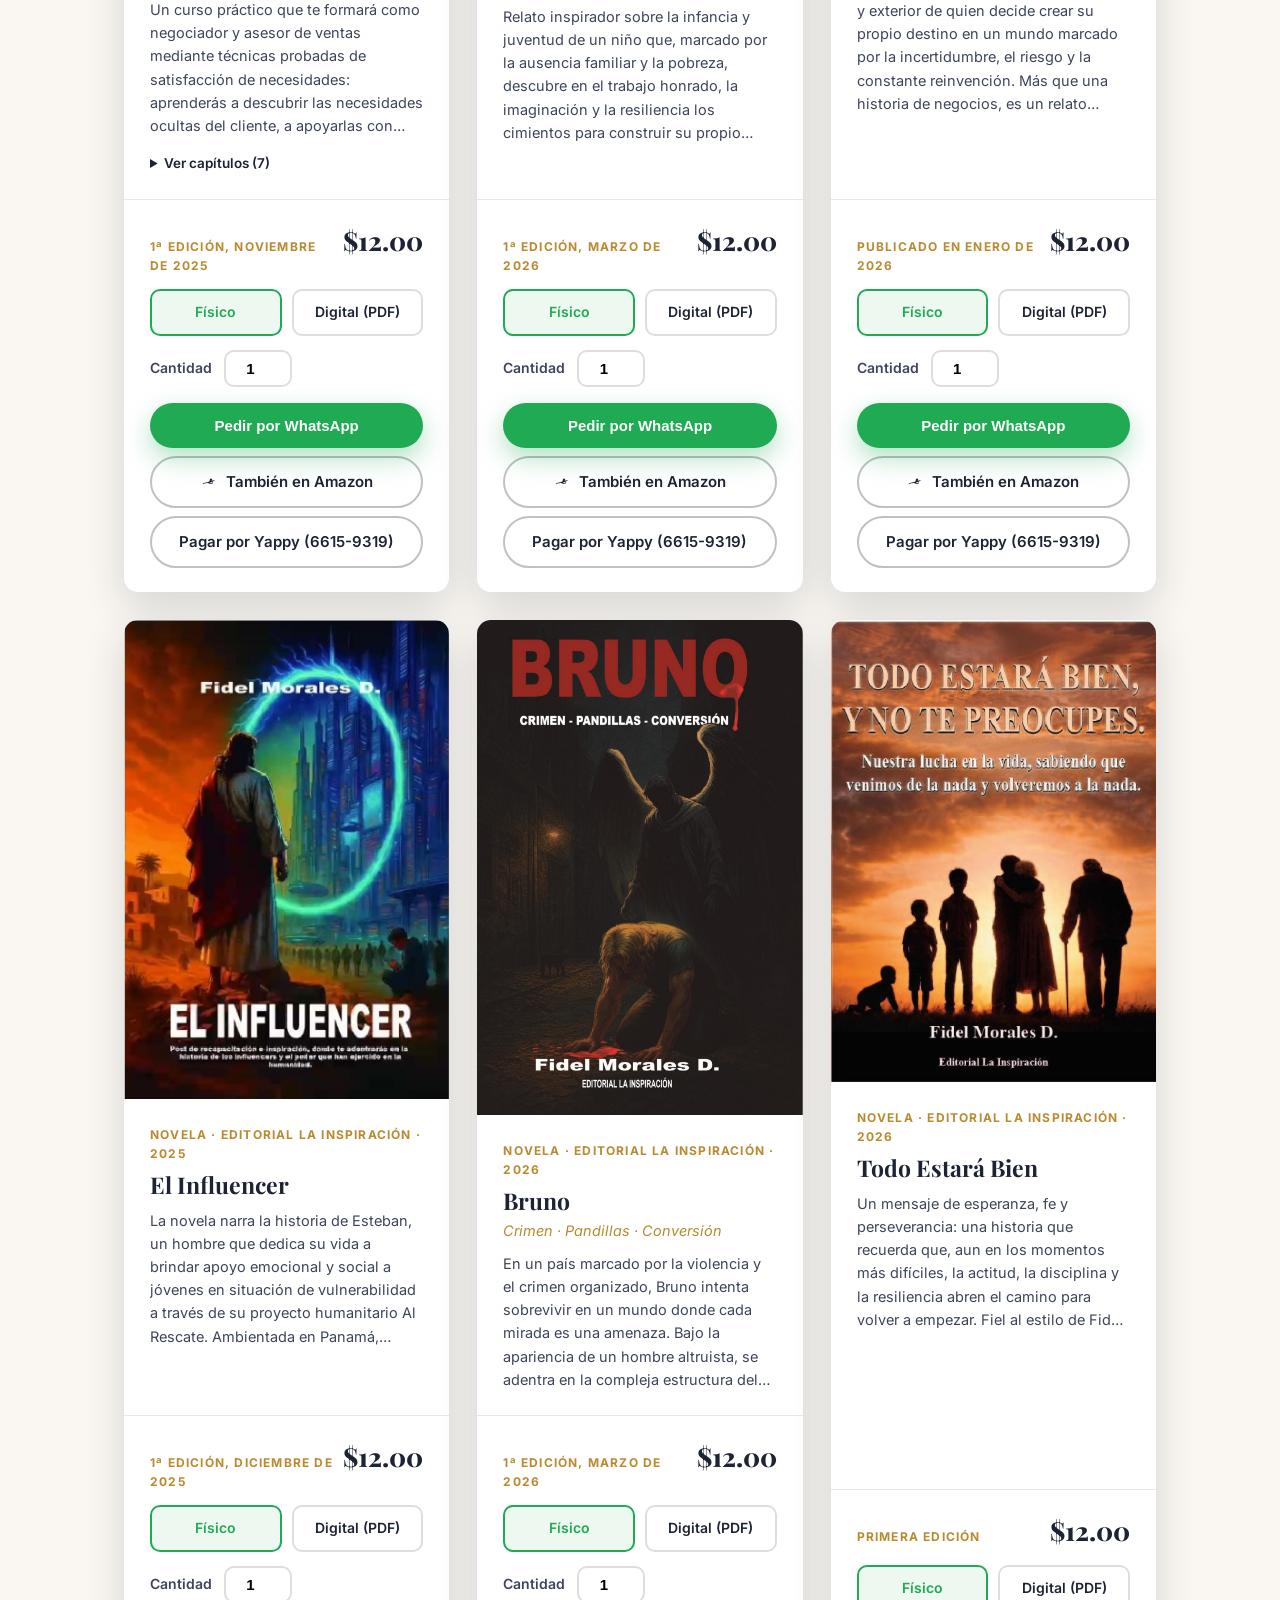
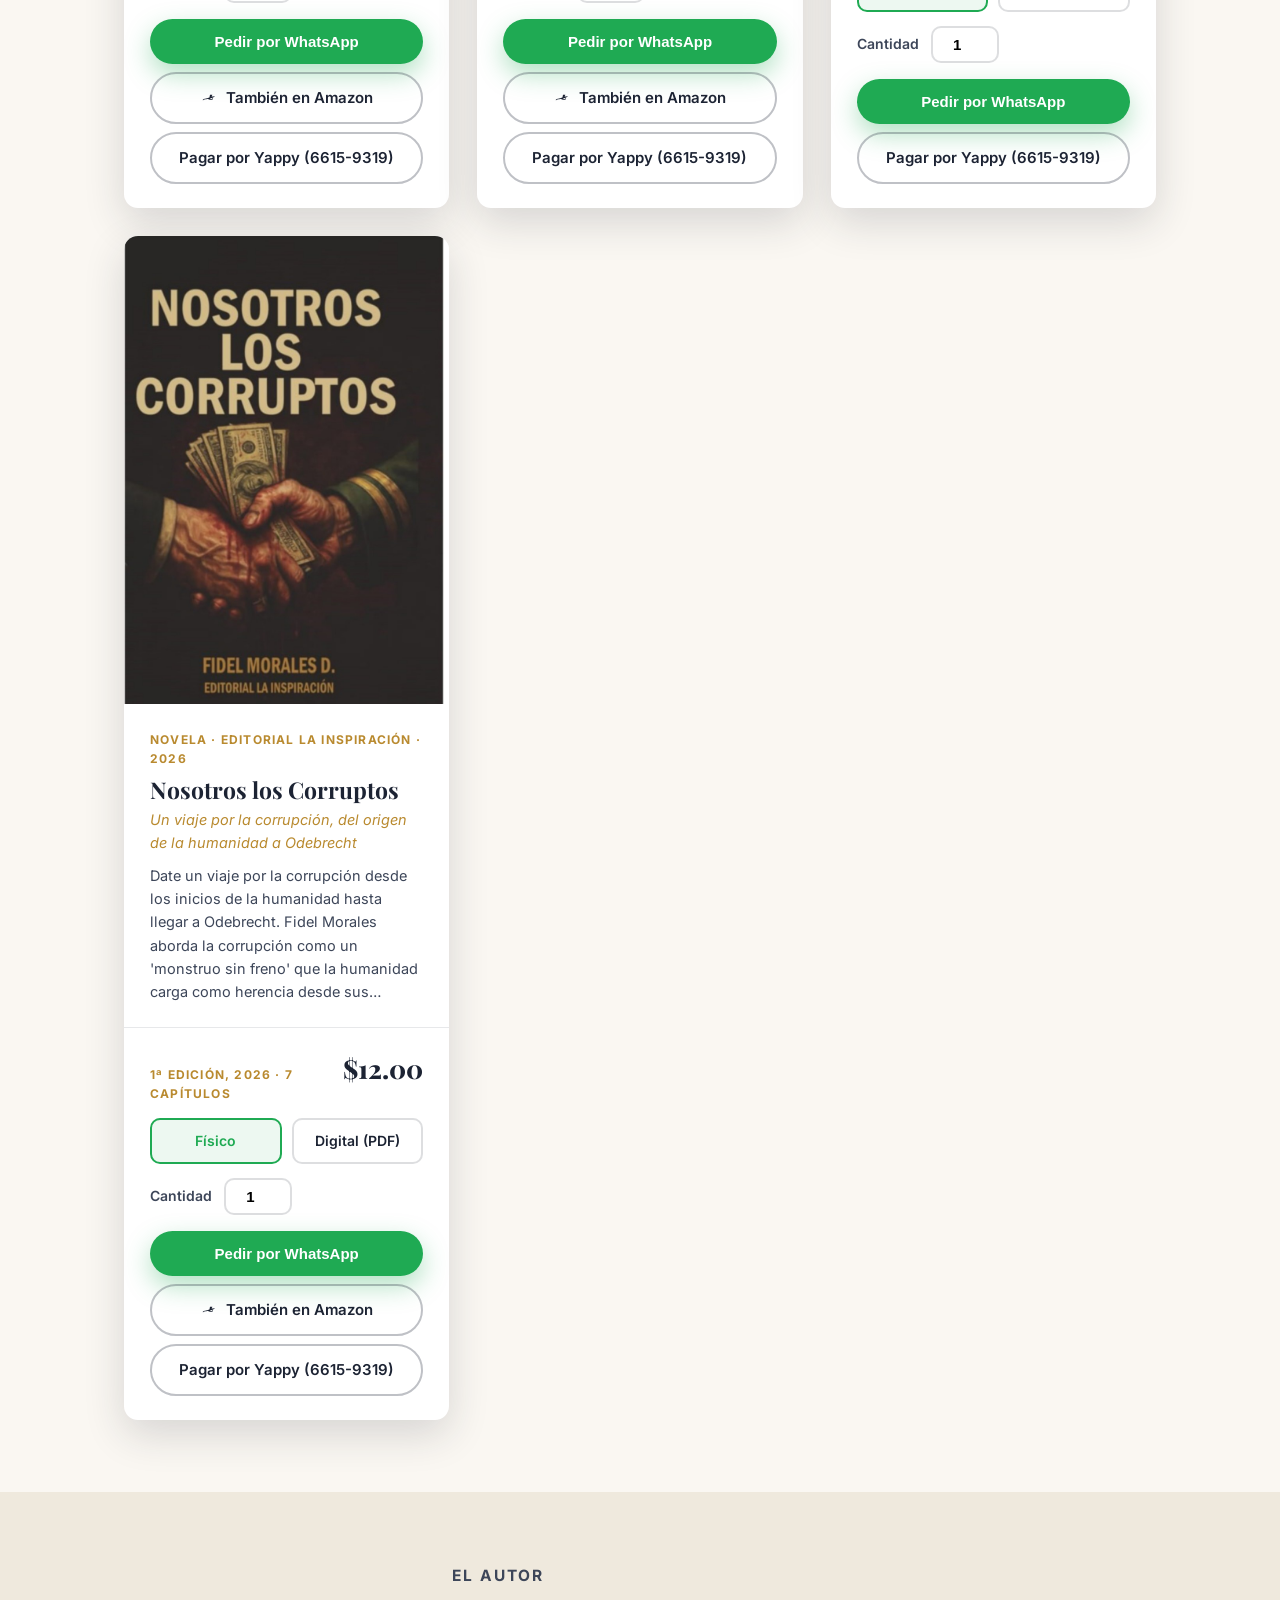
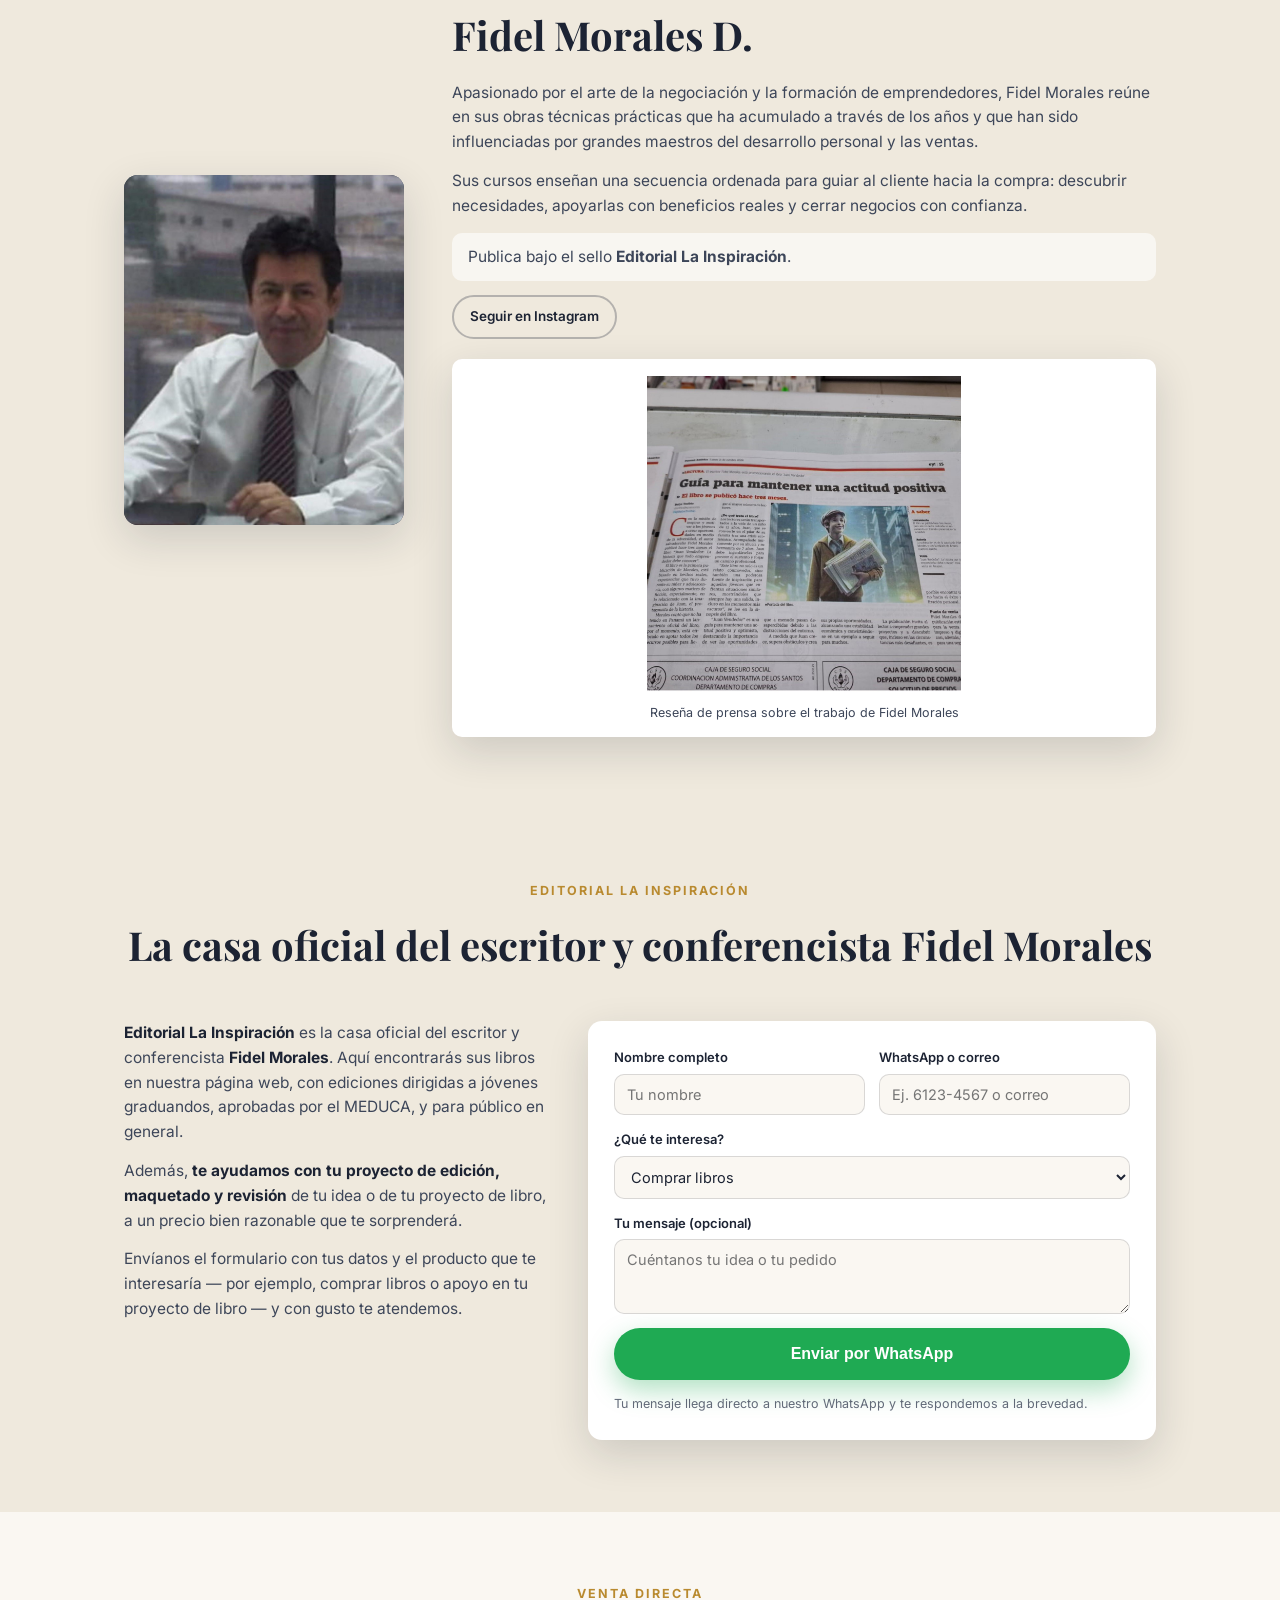
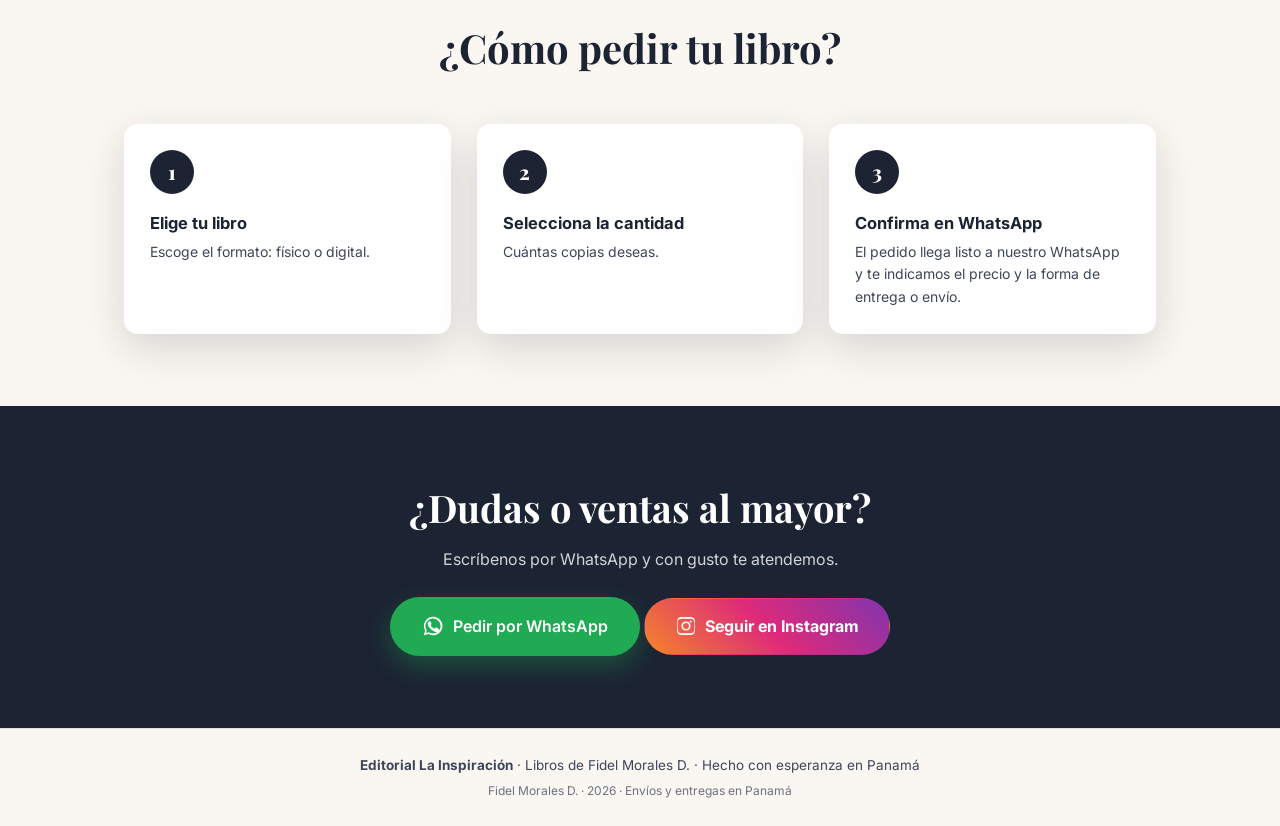
==== commit aecb3d14: "SEO: meta tags, sitemap y robots.txt" ====
--- a/index.html
+++ b/index.html
@@ -4,7 +4,17 @@
   <meta charset="UTF-8">
   <meta name="viewport" content="width=device-width, initial-scale=1.0">
   <title>Editorial La Inspiración — Libros de Fidel Morales</title>
-  <meta name="description" content="Editorial La Inspiración, la casa oficial del escritor y conferencista Fidel Morales. Libros para emprendedores, negociadores y jóvenes graduandos. Ediciones aprobadas por el MEDUCA.">
+  <meta name="description" content="Editorial La Inspiración, la casa oficial del escritor y conferencista Fidel Morales. Libros para emprendedores, negociadores y jóvenes graduandos. Ediciones aprobadas por el MEDUCA. Pedidos por WhatsApp.">
+  <meta name="keywords" content="Editorial La Inspiración, Fidel Morales, libros Panamá, libros aprobados MEDUCA, empresa de libros, vender, negocios, fotos de emprendedores">
+  <meta name="author" content="Editorial La Inspiración">
+  <meta name="robots" content="index, follow">
+  <link rel="canonical" href="https://editorial-la-inspiracion.pages.dev/">
+  <meta property="og:type" content="website">
+  <meta property="og:title" content="Editorial La Inspiración — Libros de Fidel Morales">
+  <meta property="og:description" content="Casa oficial del escritor y conferencista Fidel Morales. Libros para emprendedores, negociadores y jóvenes graduandos. Ediciones aprobadas por el MEDUCA.">
+  <meta property="og:url" content="https://editorial-la-inspiracion.pages.dev/">
+  <meta property="og:image" content="https://editorial-la-inspiracion.pages.dev/img/logo-editorial.jpg">
+  <meta name="twitter:card" content="summary_large_image">
   <link rel="preconnect" href="https://fonts.googleapis.com">
   <link rel="preconnect" href="https://fonts.gstatic.com" crossorigin>
   <link href="https://fonts.googleapis.com/css2?family=Playfair+Display:wght@600;700;800&family=Inter:wght@400;500;600;700&display=swap" rel="stylesheet">
